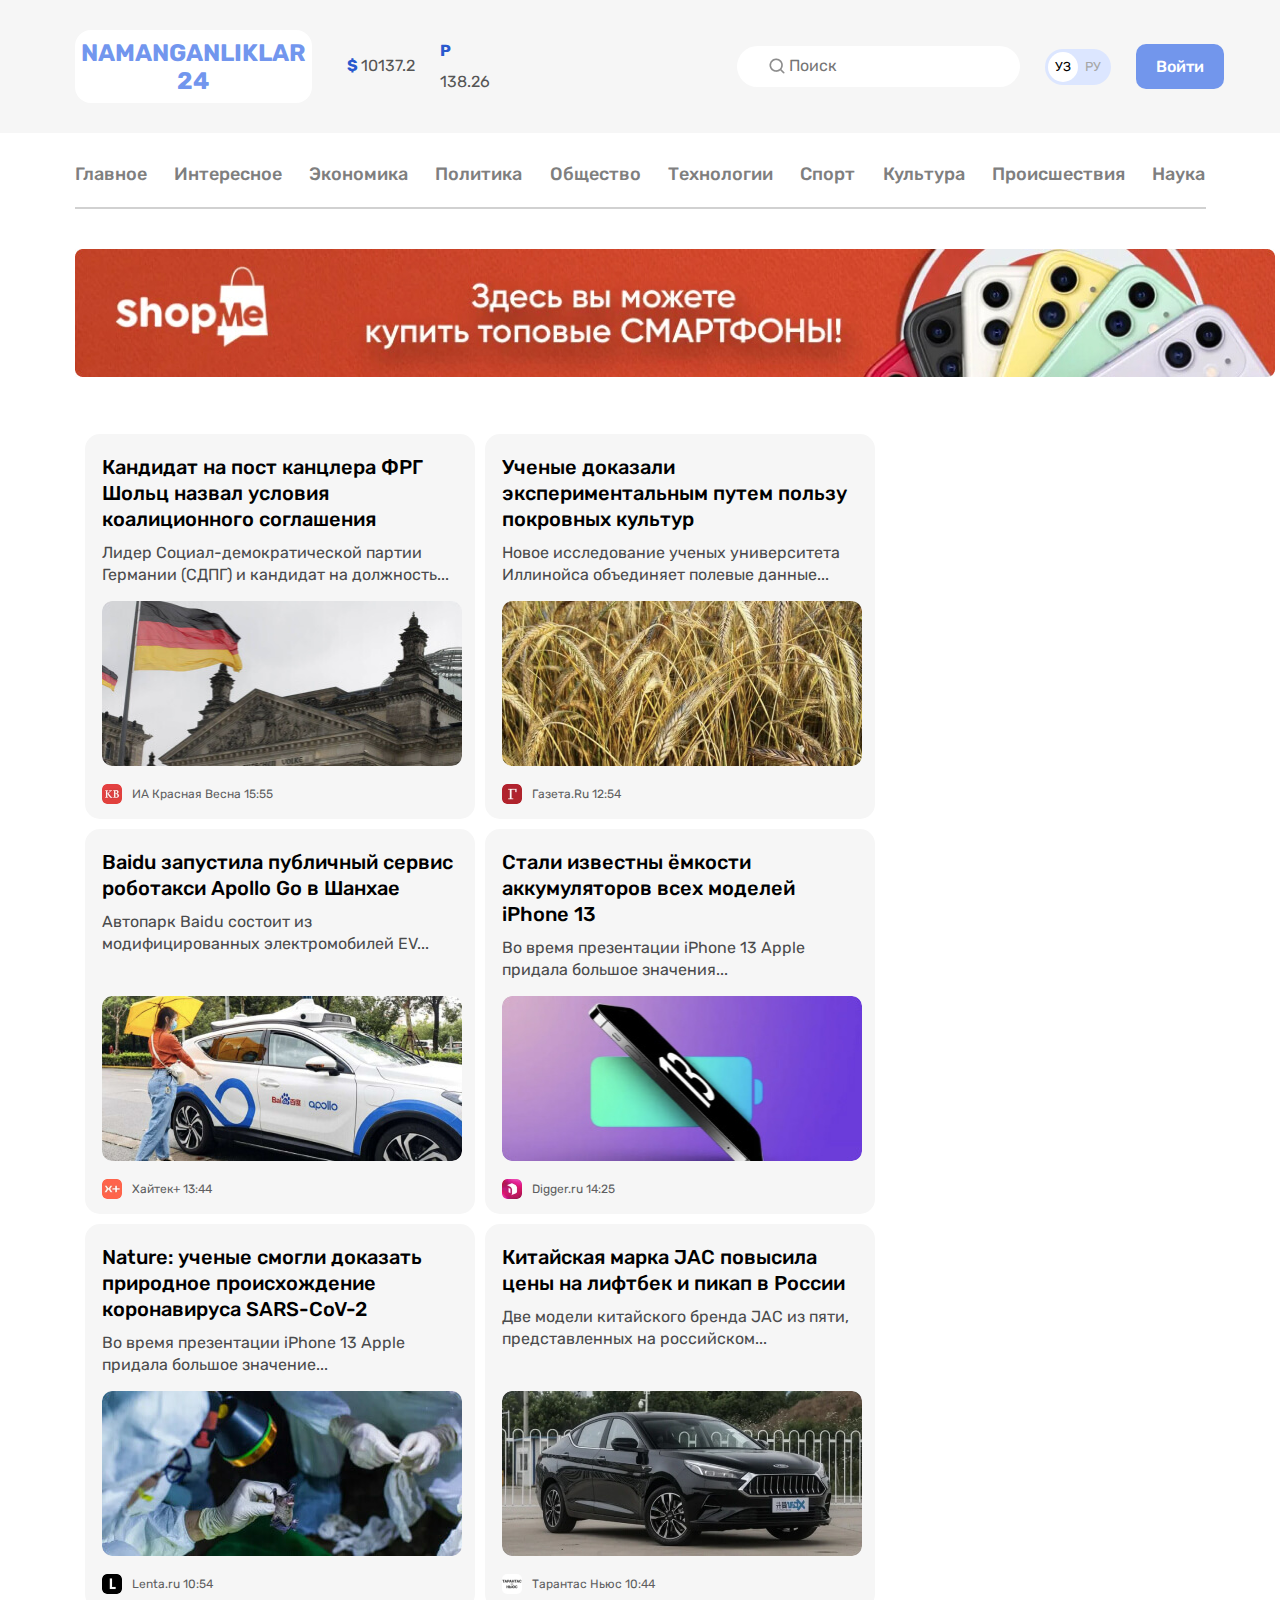
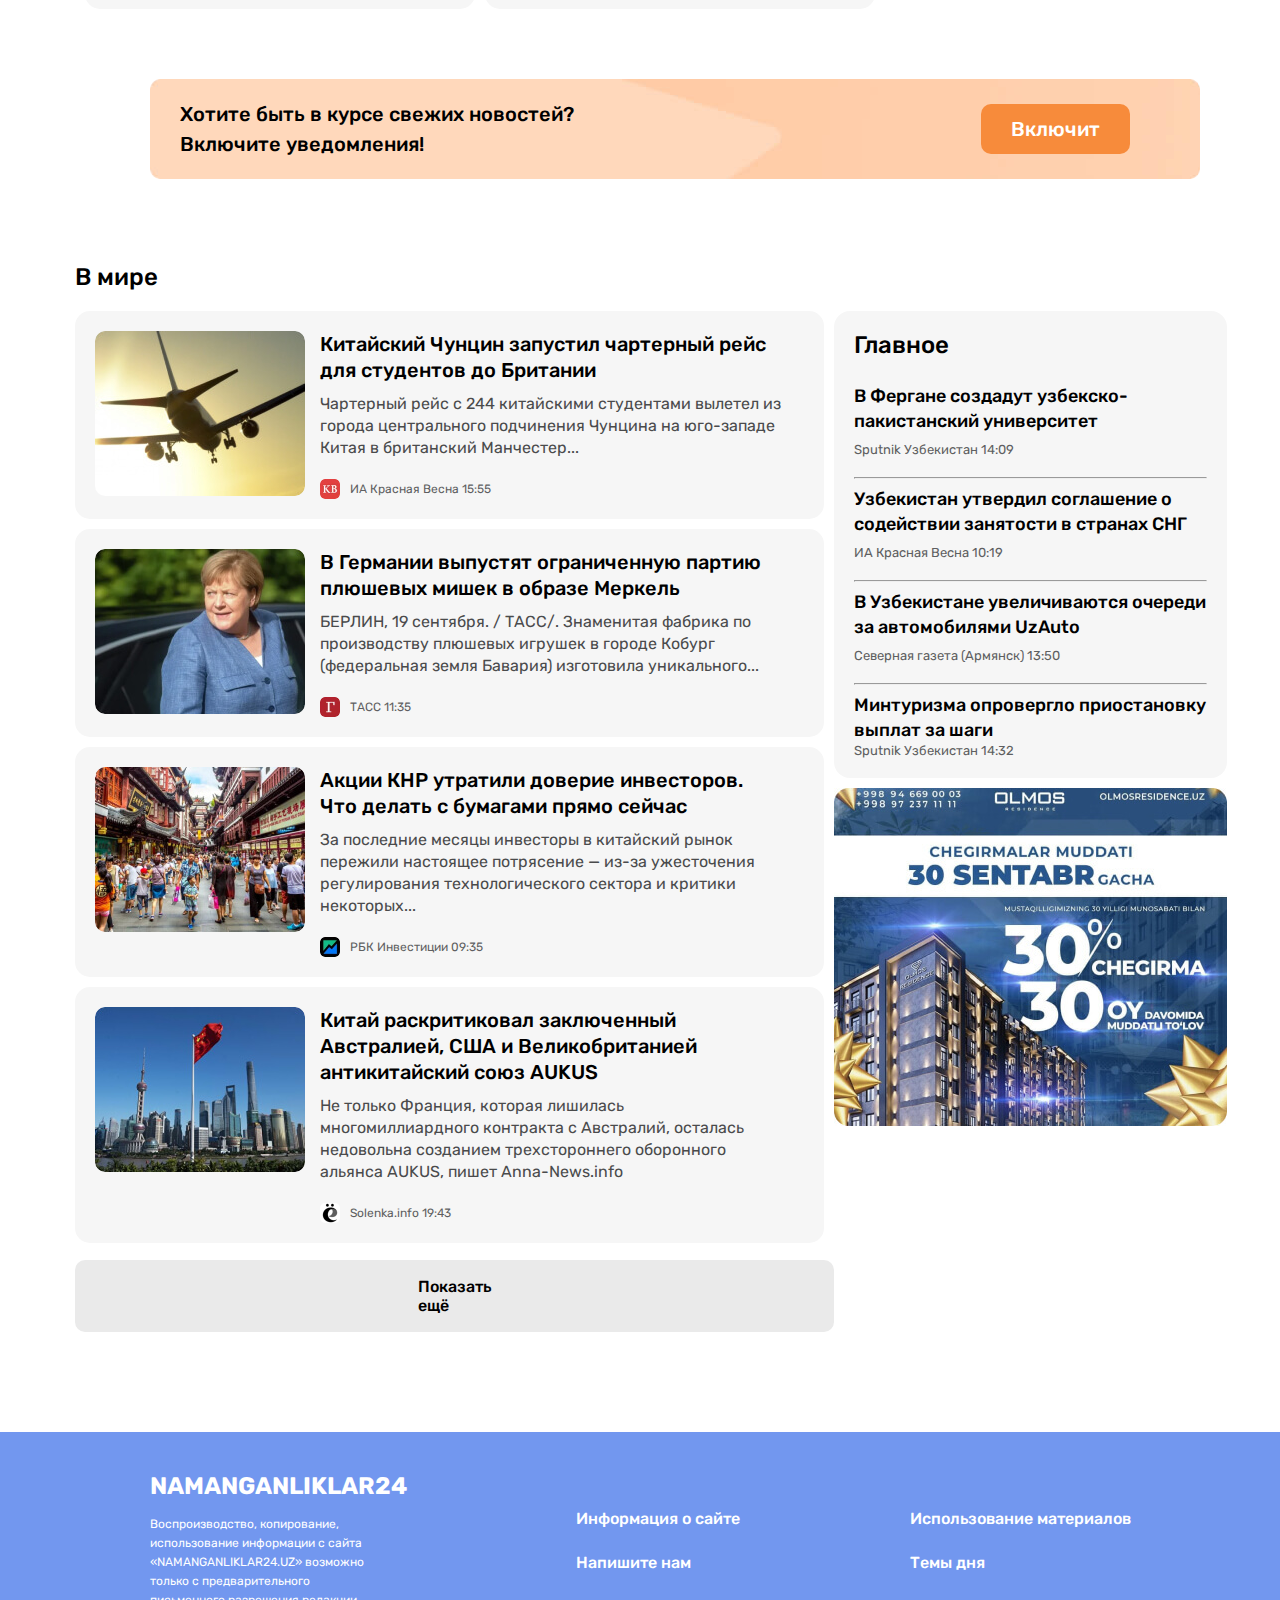
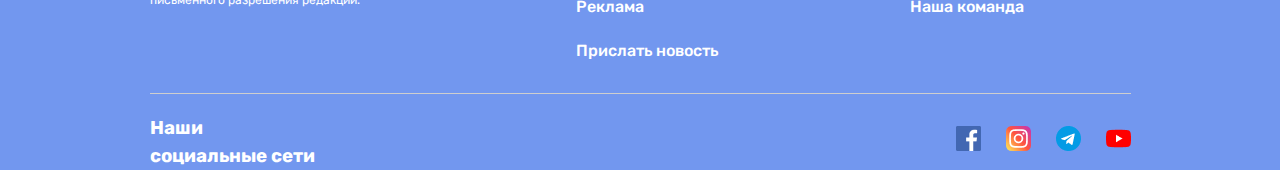
==== index.html @ 0d683bb3 "Add site new section and style" ====
<!DOCTYPE html>
<html lang="ru">
<head>
  <meta charset="UTF-8">
  <meta http-equiv="X-UA-Compatible" content="IE=edge">
  <meta name="viewport" content="width=device-width, initial-scale=1.0">
  <title>Namanganliklar24-Bosh sahifa</title>
<!-- GOOGLE FONTS -->
<link rel="preconnect" href="https://fonts.googleapis.com">
<link rel="preconnect" href="https://fonts.gstatic.com" crossorigin>
<link href="https://fonts.googleapis.com/css2?family=Rubik:wght@400;500;700&display=swap" rel="stylesheet">
  <!-- style -->
  <link rel="stylesheet" href="css/normalize.css">
  <link rel="stylesheet" href="css/style.css">
</head>
<body>

<main>
<section class="header">
<div class="container header-container">
      <a class="logo" href="index.html">NAMANGANLIKLAR 24</a>

    <ul class="curency">
      <li class="dollor">
        <span>$</span>10137.2</li>
      <li class="rubl">
        <span>Р</span> 138.26</li>
    </ul>
    <div class="search">
      <img class="search-img" src="img/search.png" alt="">
    <input class="search-input" type="text" placeholder="Поиск">
    </div>

    <div class="language">
    <a class="uz" href="#">УЗ</a>
    <a class="ru" href="#">РУ</a>
    </div>

    <a class="login-link" href="#">Войти</a>
</div>
</section>

<section class="menu">
<div class="container menu-container">
    <ul class="menu-list">
      <li class="menu-item"><a class="menu-link" href="#">Главное</a>
      </li>
      <li class="menu-item"><a class="menu-link" href="#">Интересное</a>
      </li>
      <li class="menu-item"><a class="menu-link" href="#">Экономика</a>
      </li>
      <li class="menu-item"><a class="menu-link" href="#">Политика</a>
      </li>
      <li class="menu-item"><a class="menu-link" href="#">Общество</a>
      </li>
      <li class="menu-item"><a class="menu-link" href="#">Технологии</a>
      </li>
      <li class="menu-item"><a class="menu-link" href="#">Спорт</a>
      </li>
      <li class="menu-item"><a class="menu-link" href="#">Культура</a>
      </li>
      <li class="menu-item"><a class="menu-link" href="#">Происшествия</a>
      </li>
      <li class="menu-item"><a class="menu-link" href="#">Наука</a>
      </li>
    </ul>
<hr class="menu-line">
<img class="menu-img" src="img/optimize 1.jpg" srcset="img/optimize1.jpg 1x, img/optimize1@2x.jpg 2x" width="1200" height="128px" alt="" >
</div>
</section>

<section class="top-news">
  <div class="container main-cards-container">
    <div class="card">
    <a class="card-heading" href="#">Кандидат на пост канцлера ФРГ Шольц назвал условия коалиционного соглашения</a>
    <p class="card-action">Лидер Социал-демократической партии Германии (СДПГ) и кандидат на должность...</p>
    <img class="card-img" src="img/card/card1.jpg" alt="" srcset="img/card/card1.jpg 1x, img/card/card1@2x.jpg 2x" width="359" height="165">
    <div class="card-source">
      <img class="card-logo" src="img/card/cardlogo1.jpg" alt="" width="20" height="20">
      <span class="card-logo-action">ИА Красная Весна 15:55</span>
    </div>
</div>

<div class="card">
  <a class="card-heading" href="#">Ученые доказали экспериментальным путем пользу покровных культур</a>
  <p class="card-action">Новое исследование ученых университета Иллинойса объединяет полевые данные... </p>
  <img class="card-img" src="img/card/card2.jpg" alt="" srcset="img/card/card2.jpg 1x, img/card/card2@2x.jpg 2x" width="359" height="165">
  <div class="card-source">
    <img class="card-logo" src="img/card/cardlogo2.jpg" alt="" width="20" height="20">
    <span class="card-logo-action">Газета.Ru 12:54</span>
  </div>
</div>

<div class="card">
  <a class="card-heading" href="#">Baidu запустила публичный сервис роботакси Apollo Go в Шанхае</a>
  <p class="card-action">Автопарк Baidu состоит из модифицированных электромобилей EV... </p>
  <img class="card-img" src="img/card/card3.jpg" alt="" srcset="img/card/card3.jpg 1x, img/card/card3@2x.jpg 2x" width="359" height="165">
  <div class="card-source">
    <img class="card-logo" src="img/card/cardlogo3.jpg" alt="" width="20" height="20">
    <span class="card-logo-action">Хайтек+ 13:44</span>
  </div>
</div>

<div class="card">
  <a class="card-heading" href="#">Стали известны ёмкости аккумуляторов всех моделей iPhone 13</a>
  <p class="card-action">Во время презентации iPhone 13 Apple придала большое значения...</p>
  <img class="card-img" src="img/card/card4.jpg" alt="" srcset="img/card/card4.jpg 1x, img/card/card4@2x.jpg 2x" width="359" height="165">
  <div class="card-source">
    <img class="card-logo" src="img/card/cardlogo4.jpg" alt="" width="20" height="20">
    <span class="card-logo-action">Digger.ru 14:25</span>
  </div>
</div>

<div class="card">
  <a class="card-heading" href="#">Nature: ученые смогли доказать природное происхождение коронавируса SARS-CoV-2</a>
  <p class="card-action">Во время презентации iPhone 13 Apple придала большое значение...</p>
  <img class="card-img" src="img/card/card5.jpg" alt="" srcset="img/card/card5.jpg 1x, img/card/card5@2x.jpg 2x" width="359" height="165">
  <div class="card-source">
    <img class="card-logo" src="img/card/cardlogo5.jpg" alt="" width="20" height="20">
    <span class="card-logo-action">Lenta.ru 10:54</span>
  </div>
</div>

<div class="card">
  <a class="card-heading" href="#">Китайская марка JAC повысила цены на лифтбек и пикап в России</a>
  <p class="card-action">Две модели китайского бренда JAC из пяти, представленных на российском...</p>
  <img class="card-img" src="img/card/card6.jpg" alt="" srcset="img/card/card6.jpg 1x, img/card/card6@2x.jpg 2x" width="359" height="165">
  <div class="card-source">
    <img class="card-logo" src="img/card/cardlogo6.jpg" alt="" width="20" height="20">
    <span class="card-logo-action">Тарантас Ньюс 10:44</span>
  </div>
</div>
</div>
</section>


<!-- NOTIFICATION SECTION -->
<section class="notification">
  <div class="container">
  <div class="notification-text">
    <h2 class="notification-heading">Хотите быть в курсе свежих новостей? <br>  Включите уведомления!
    </h2>
    <a class="link-notification" href="#" >Включит </a>
  </div>
</div>
</section>


<!-- WORLD NEWS section -->
<section class="world-news">
  <div class="container">
    <h2 class="global-news-heading">В мире</h2>
    <div class="layout-2-1">

<div class="global-news">



  <div class="new-list-container">

    <div class="news-list">
  <img class="news-list-img" src="img/vmir/mir1.jpg" alt="" srcset="img/vmir/mir1.jpg 1x, img/vmir/mir1@2x.jpg 2x" width="210" height="165">

<div class="news-list-action">
    <a class="news-list-heading" href="#">Китайский Чунцин запустил чартерный рейс для студентов до Британии</a>
    <p class="news-list-text">Чартерный рейс с 244 китайскими студентами вылетел из города центрального подчинения Чунцина на юго-западе Китая в британский Манчестер...</p>
    <div class="card-source">
      <img class="card-logo" src="img/card/cardlogo1.jpg" alt="" width="20" height="20">
      <span class="card-logo-action">ИА Красная Весна 15:55</span>
    </div>
</div>
  </div>


    <div class="news-list">
    <img class="news-list-img" src="img/vmir/mir2.jpg" alt="" srcset="img/vmir/mir2.jpg 1x, img/vmir/mir2@2x.jpg 2x" width="210" height="165">

    <div class="news-list-action">
    <a class="news-list-heading" href="#">В Германии выпустят ограниченную партию плюшевых мишек в образе Меркель</a>
    <p class="news-list-text">БЕРЛИН, 19 сентября. / ТАСС/. Знаменитая фабрика по производству плюшевых игрушек в городе Кобург (федеральная земля Бавария) изготовила уникального...</p>
    <div class="card-source">
      <img class="card-logo" src="img/card/cardlogo2.jpg" alt="" width="20" height="20">
      <span class="card-logo-action">ТАСС 11:35</span>
    </div>
    </div>
</div>



      <div class="news-list">
      <img class="news-list-img" src="img/vmir/mir3.jpg" alt="" srcset="img/vmir/mir3.jpg 1x, img/vmir/mir3@2x.jpg 2x" width="210" height="165">

      <div class="news-list-action">
      <a class="news-list-heading" href="#">Акции КНР утратили доверие инвесторов. Что делать с бумагами прямо сейчас</a>
      <p class="news-list-text">За последние месяцы инвесторы в китайский рынок пережили настоящее потрясение — из-за ужесточения регулирования технологического сектора и критики некоторых...</p>
      <div class="card-source">
        <img class="card-logo" src="img/vmir/mirlogo2.jpg" alt="" width="20" height="20">
        <span class="card-logo-action">РБК Инвестиции 09:35</span>
      </div>
      </div>
    </div>


      <div class="news-list">
        <img class="news-list-img" src="img/vmir/mir4.jpg" alt="" srcset="img/vmir/mir4.jpg 1x, img/vmir/mir4@2x.jpg 2x" width="210" height="165">

        <div class="news-list-action">
        <a class="news-list-heading" href="#">Китай раскритиковал заключенный Австралией, США и Великобританией антикитайский союз AUKUS</a>
        <p class="news-list-text">Не только Франция, которая лишилась многомиллиардного контракта с Австралий, осталась недовольна созданием трехстороннего оборонного альянса AUKUS, пишет Anna-News.info</p>
        <div class="card-source">
          <img class="card-logo" src="img/vmir/mirlogo1.jpg" alt="" width="20" height="20">
          <span class="card-logo-action">Solenka.info 19:43</span>
        </div>
      </div>
        </div>
</div>
<a class="global-news-link" href="#">Показать ещё </a>
</div>








<div class="site-layout">
<div class="site-layout-container">
  <h2 class="site-layout-link-heading">Главное</h2>

  <div class="site-layout-list">
  <a class="site-layout-link" href="#">В Фергане создадут узбекско-пакистанский университет</a>
  <p class="site-layout-link-source">Sputnik Узбекистан 14:09</p>
  <hr class="site-layout-link-line">
  </div>

  <div class="site-layout-list">
  <a class="site-layout-link" href="#">Узбекистан утвердил соглашение о содействии занятости в странах СНГ</a>
  <p class="site-layout-link-source">ИА Красная Весна 10:19</p>
  <hr class="site-layout-link-line">
  </div>

  <div class="site-layout-list">
    <a class="site-layout-link" href="#">В Узбекистане увеличиваются очереди за автомобилями UzAuto</a>
    <p class="site-layout-link-source">Северная газета (Армянск) 13:50</p>
    <hr class="site-layout-link-line">
    </div>

    <div class="site-layout-list">
      <a class="site-layout-link" href="#">Минтуризма опровергло приостановку выплат за шаги</a>
      <p class="site-layout-link-source">Sputnik Узбекистан 14:32</p>
      </div>

</div>
<img class="site-layout-link-img" src="img/sale.jpg" alt="" srcset="img/sale.jpg 1x, img/sale@2.jpg 2x" width="393" height="338">



</div>

</div>

</div>
</section>



<!-- FOOTER SECTION -->
<footer class="footer">
  <div class="container">

    <div class="footer-container">

      <div class="footer-action">
        <h2 class="footerlogo">NAMANGANLIKLAR24</h2>
        <p class="footer-action-text">Воспроизводство, копирование, использование информации с сайта «NAMANGANLIKLAR24.UZ» возможно только с предварительного письменного разрешения редакции.
        </p>
      </div>

      <div class="footer-list-link">
        <ul class="footer-list">
          <li class="footer-item"><a class="footer-link" href="#">Информация о сайте</a></li>
          <li class="footer-item"><a class="footer-link" href="#">Напишите нам</a></li>
          <li class="footer-item"><a class="footer-link" href="#">Реклама</a></li>
          <li class="footer-item"><a class="footer-link" href="#">Прислать новость</a></li>
        </ul>
      </div>

      <div class="footer-list-link">
        <ul class="footer-list">
          <li class="footer-item"><a class="footer-link" href="#">Использование материалов</a></li>
          <li class="footer-item"><a class="footer-link" href="#">Темы дня</a></li>
          <li class="footer-item"><a class="footer-link" href="#">Наша команда</a></li>
        </ul>
      </div>
    </div>
    <hr class="footer-line">

    <div class="footer-bottom">
<h3 class="footer-title">Наши <br>социальные сети</h3>

<ul class="footer-social">

  <li class="footer-social-item">
    <a class="footer-social-link" href="#">
      <img class="footer-social-img" src="img/free-icon-facebook-1384053 1.png" alt="">
    </a>
  </li>

  <li class="footer-social-item">
    <a class="footer-social-link" href="#">
      <img class="footer-social-img" src="img/free-icon-instagram-2111463 1.png" alt="">
    </a>
  </li>

  <li class="footer-social-item">
    <a class="footer-social-link" href="#">
      <img class="footer-social-img" src="img/free-icon-telegram-2111646 1.png" alt="">
    </a>
  </li>

  <li class="footer-social-item">
    <a class="footer-social-link" href="#">
      <img class="footer-social-img" src="img/free-icon-youtube-1384060 1.png" alt="">
    </a>
  </li>

</ul>


    </div>
  </div>

</footer>







</main>
</body>
</html>
---- css/style.css ----
/* GLOBAL */
*{
    box-sizing: border-box;
    }


*:focus{
outline: 2px dashed #7296ec;
outline-offset: 4px;
}


body{
  font-family: "Rubik", sans-serif;
  margin: 0;
  padding: 0;
font-size: 16px;
line-height: 1.5;
}

a, li{
  text-decoration:none;
  list-style: none;
}

.container{
width: 100%;
max-width: 1440px;
padding-right: 74.5px;
padding-left: 74.5px;
margin-right: auto;
margin-left: auto;
}

/* header */

.header{
  padding-bottom: 30px;
  padding-top: 30px;
  background-color: #F6F6F6;
}

.header-container{
  display: flex;
  justify-content: space-between;
  align-items: center;
}

.logo{
text-align: center;
color:#7296EE;
background-color: #fff;
padding: 9px 6px 8px;
margin-right: 35px;
border-radius: 16px;
line-height: 28px;
font-size: 24px;
font-weight: 700;
}

.curency{
  display: flex;
  justify-content: space-between;
  align-items: center;
  line-height: 1.9;
  font-weight: 400;
  margin: 0;
  padding: 0;
  color: #555;
margin-right: 247px;
}

.curency span{
  font-weight: 700;
  color:#2959CE;
  margin-right: 3px;
}

.dollor{
margin-right: 25px;
}

.search{
  display: flex;
  align-items:center;
  justify-content: space-between;
color: #8D8D8D;
background-color:#fff;
border-radius: 60px;
margin-right: 25px;
padding: 10px;
}

.search-img{
  margin-left: 20px;
}

.search-input{
  border:none;
  outline-style: none;
}

.language{
  display: flex;
  padding: 3px;
  font-size: 13px;
  font-weight: 400;
  line-height: 30px;
  text-align: center  ;
  background-color:#dcE6ff;
  border-radius:39px;
}

.uz{
  width: 30px;
  height: 30px;
  color: #000;
  background-color: #fff;
  border-radius: 50%;
}

.ru{
  width: 30px;
  height: 30px;
  color: #a6a6a6;
  border-radius: 50%;
}

.login-link{
  background-color: #7296EC;
  color: #fff;
  font-weight: 500;
  line-height: 19px;
  border-radius: 10px;
  padding: 13px 20px;
  margin-left: 25px;
}

.login-link:hover{
  opacity: 0.8;
}


/* MENU SECTION */

.menu{
  margin-top: 30px;
}


.menu-list{
  display: flex;
  justify-content: space-between;
  align-items: center;
  margin: 0;
  padding: 0;
}

.menu-link{
  font-weight: 500;
  font-size: 18px;
  line-height: 21px;
  color: #7F7F7F;
}

.menu-link:hover{
  color: #7296ec;
}

.menu-line{
  margin: 0;
  margin-top: 20px;
  margin-bottom: 40px;
  border: 1px solid #D1D1D1;
}

/* CARDS SECTION */

.top-news{
  margin-top:50px ;
}

.main-cards-container{
  display: flex;
  flex-wrap: wrap;
}

.card{
  display: flex;
  flex-direction: column;
  background-color: #F6F6F6;
border-radius: 15px;
padding: 20px 17px 15px;
margin: 0;
width: 390px;
margin-left: 10px;
margin-bottom: 10px;
}

.card-heading{
font-weight: 500;
font-size: 20px;
line-height: 26px;
color: #000;
}

.card-heading:hover{
  color:#7296ec
}

.card-action{
margin: 0;
margin-top: 10px;
margin-bottom: 15px;
padding: 0;
font-weight: 400;
font-size: 16px;
line-height: 22px;
color: #4A4B4C;
}

.card-img{
  display: block;
  margin-top: auto;
  width: 360px;
  height: 165px;
  margin-bottom: 18px;
  border-radius: 10px;
  object-fit: cover;
}

.card-source{
  display: flex;
  align-items: center;
}

.card-logo{
  border-radius: 5px;
  margin-right: 10px;
}

.card-logo-action{
font-weight: 400;
font-size: 12px;
line-height: 1.4;
color: #5e5f61;
}


/* NOTIFICATION SECTION  */

.notification-text{
  display: flex;
  justify-content: space-between;
  align-items:center;
  background-image: url(../img/background.jpg);
  width: 1050px;
  height: 100px;
  background-repeat: no-repeat;
  background-size: cover;
  background-position: center center;
  padding: 25px 70px 25px 30px;
  margin: 60px 75px 84px;
  border-radius:10px;
}


.notification-heading{
  margin: 0;
  font-weight: 500;
  font-size: 20px;
  color: #000;
}

.link-notification{
  background-color: #F78B3B;
  color: #fff;
  padding: 13px 30px;
  border-radius: 10px;
font-weight: 500;
font-size: 20px;
line-height: 24px;
}

.link-notification:hover{
  opacity: 0.8;
}

/* WORLD NEWS SECTION */

.layout-2-1{
  margin-right: 10px;
  display: flex;
  align-items: flex-start;
}


.global-news-heading{
  font-weight: 500;
  font-size: 24px;
  line-height: 28px;
  margin: 0;
  margin-bottom: 20px;
}

.new-list-container{
  display: flex;
  flex-direction: column;
  margin-right: 10px;
}

.news-list{
  display: flex;
  padding: 20px;
margin: 0;
border-radius: 15px;
  background-color:#f6f6f6;
}

.news-list:not(:last-child){
  margin-bottom: 10px;
}

.news-list-img{
  border-radius: 10px;
width: 210px;
height: 165px;
margin: 0;
margin-right: 15px;
padding: 0;
object-fit: cover;
}

.news-list-action{
display: flex;
flex-direction: column;
margin: 0;
}

.news-list-heading{
  font-weight: 500;
  font-size: 20px;
  line-height: 26px;
  color: #000;
  margin: 0;
  margin-right: 20px;
  margin-bottom: 10px;
}

.news-list-heading:hover{
  color:#7296ec;
  }

.news-list-text{
  margin: 0;
  margin-right: 20px;
  margin-bottom: 20px;
  font-weight: 400;
font-size: 16px;
line-height: 22px;
color: #4a4b4c;
}

.global-news-link{
  display: flex;
background-color: #eaeaea;
border-radius: 10px;
font-weight: 500;
font-size: 16px;
line-height: 19px;
color: #000;
padding:17px 343px ;
margin-top: 17px;
}

/* layout2-2 */

.site-layout{
  margin-bottom: 10px;
}

.site-layout-container{
  padding: 20px;
  background-color: #f6f6f6;
  border-radius: 16px;
}

.site-layout-link-heading{
font-weight: 500;
font-size: 24px;
line-height: 28px;
color: #000;
margin: 0;
margin-bottom: 25px;
}

.site-layout-link{
font-weight: 500;
font-size: 18px;
line-height: 24px;
color: #000;
}

.site-layout-link:hover{
  color:#7296ec;
}

.site-layout-link-source{
font-weight: 400;
font-size: 13px;
line-height: 15px;
color: #5e5f61;
margin: 0;
padding: 0;
}

.site-layout-link-source:not(:last-child){
  margin-top: 8px;
  margin-bottom: 20px;
}

.site-layout-link-line:not(:last-child){
  margin: 0;
  margin-bottom: 20px;
}

.site-layout-link-img{
  margin-top: 10px;
}

/* FOOTER SECTION */
.footer{
  background-color: #7297ef;
  margin-top: 100px;
  color: #fff;
}

.footer-container{
  display: flex;
  justify-content: space-between;
  padding-top: 40px;
  margin: 0 75px 0;
}

.footerlogo{
font-weight: 700;
font-size: 24px;
line-height: 28px;
margin: 0;
margin-bottom: 15px;
}

.footer-action-text{
  width: 229px;
font-weight: 400;
font-size: 12px;
line-height: 19px;
padding: 0;
margin: 0;
}

.footer-link{
font-weight: 500;
font-size: 16px;
line-height: 19px;
color: #fff;
}

.footer-link:hover{
color: #2959ce;
}

.footer-list-link{
margin-top: 35px;
}

.footer-list{
margin: 0;
padding: 0;
}

.footer-item:not(:last-child){
  margin-bottom: 20px;
}

.footer-line{
  margin: 30px 75px 20px;
  height: 1px;
  background-color: #cecece;
  border:none;
}

.footer-bottom{
  display: flex;
  justify-content: space-between;
  align-items:center;
margin: 0 75px;
}

.footer-title{
  margin: 0;
}

.footer-social{
  display: flex;
  margin: 0;
  padding: 0;
}

.footer-social-item:not(:last-child){
  margin-right: 25px;
}
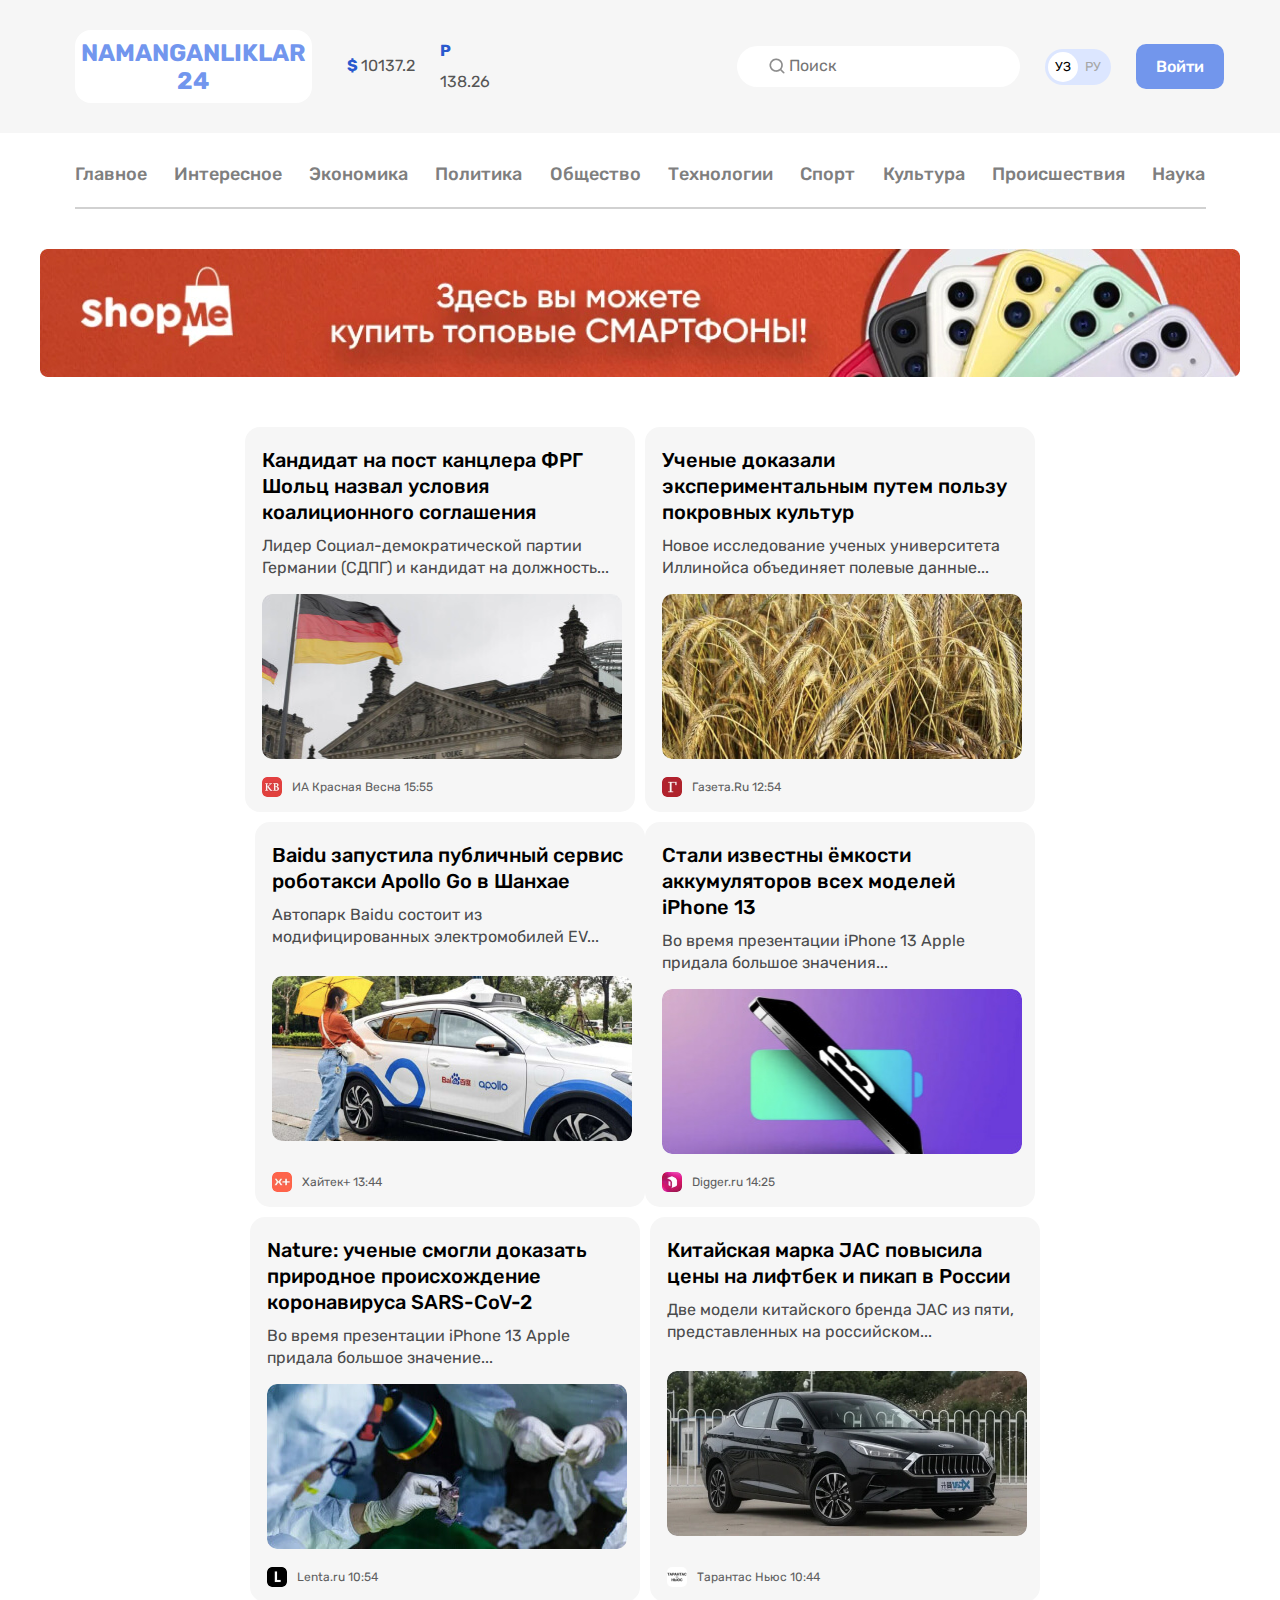
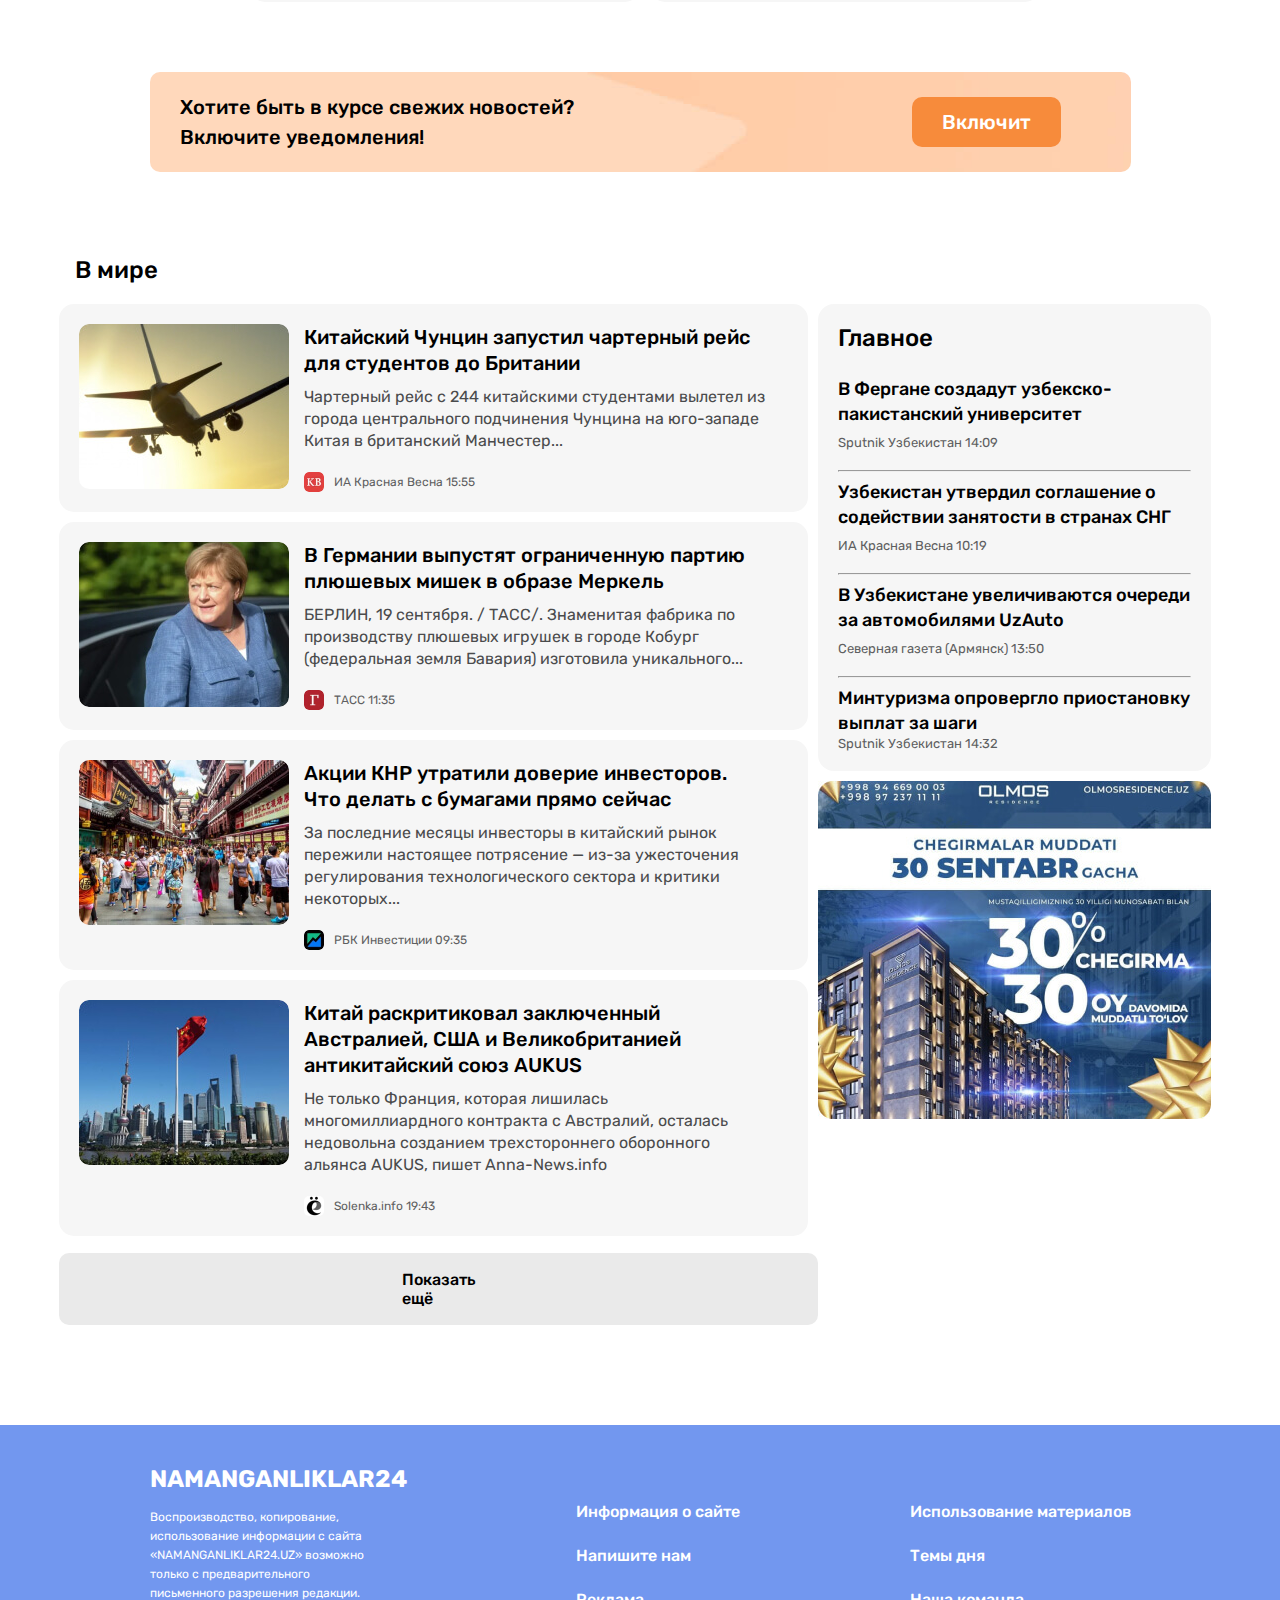
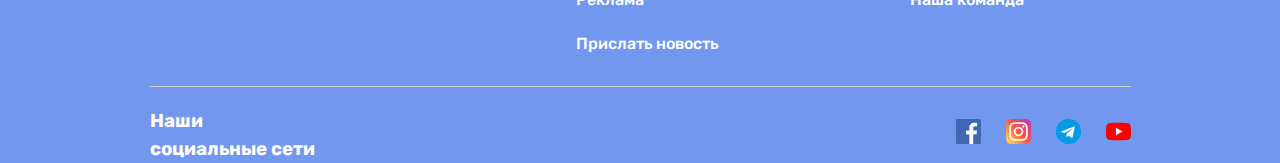
==== commit b0a38820: "add new page, image and style" ====
--- a/index.html
+++ b/index.html
@@ -45,7 +45,7 @@
     <ul class="menu-list">
       <li class="menu-item"><a class="menu-link" href="#">Главное</a>
       </li>
-      <li class="menu-item"><a class="menu-link" href="#">Интересное</a>
+      <li class="menu-item"><a class="menu-link" href="list/index.html">Интересное</a>
       </li>
       <li class="menu-item"><a class="menu-link" href="#">Экономика</a>
       </li>
@@ -71,7 +71,8 @@
 
 <section class="top-news">
   <div class="container main-cards-container">
-    <div class="card">
+
+    <div class="card card1">
     <a class="card-heading" href="#">Кандидат на пост канцлера ФРГ Шольц назвал условия коалиционного соглашения</a>
     <p class="card-action">Лидер Социал-демократической партии Германии (СДПГ) и кандидат на должность...</p>
     <img class="card-img" src="img/card/card1.jpg" alt="" srcset="img/card/card1.jpg 1x, img/card/card1@2x.jpg 2x" width="359" height="165">
@@ -101,7 +102,7 @@
   </div>
 </div>
 
-<div class="card">
+<div class="card card4">
   <a class="card-heading" href="#">Стали известны ёмкости аккумуляторов всех моделей iPhone 13</a>
   <p class="card-action">Во время презентации iPhone 13 Apple придала большое значения...</p>
   <img class="card-img" src="img/card/card4.jpg" alt="" srcset="img/card/card4.jpg 1x, img/card/card4@2x.jpg 2x" width="359" height="165">
@@ -136,7 +137,7 @@
 
 <!-- NOTIFICATION SECTION -->
 <section class="notification">
-  <div class="container">
+  <div class="container notification-container">
   <div class="notification-text">
     <h2 class="notification-heading">Хотите быть в курсе свежих новостей? <br>  Включите уведомления!
     </h2>
@@ -148,7 +149,7 @@
 
 <!-- WORLD NEWS section -->
 <section class="world-news">
-  <div class="container">
+  <div class="container world-news-container">
     <h2 class="global-news-heading">В мире</h2>
     <div class="layout-2-1">
 
@@ -280,7 +281,7 @@
       <div class="footer-list-link">
         <ul class="footer-list">
           <li class="footer-item"><a class="footer-link" href="#">Информация о сайте</a></li>
-          <li class="footer-item"><a class="footer-link" href="#">Напишите нам</a></li>
+          <li class="footer-item"><a class="footer-link" href="contact/index.html">Напишите нам</a></li>
           <li class="footer-item"><a class="footer-link" href="#">Реклама</a></li>
           <li class="footer-item"><a class="footer-link" href="#">Прислать новость</a></li>
         </ul>
--- a/css/style.css
+++ b/css/style.css
@@ -147,8 +147,14 @@
   margin-top: 30px;
 }
 
+.menu-container{
+  display: flex;
+  flex-wrap: wrap;
+  justify-content: center;
+}
 
 .menu-list{
+  width: 100%;
   display: flex;
   justify-content: space-between;
   align-items: center;
@@ -168,6 +174,7 @@
 }
 
 .menu-line{
+  width: 100%;
   margin: 0;
   margin-top: 20px;
   margin-bottom: 40px;
@@ -183,6 +190,7 @@
 .main-cards-container{
   display: flex;
   flex-wrap: wrap;
+  justify-content: center;
 }
 
 .card{
@@ -192,9 +200,13 @@
 border-radius: 15px;
 padding: 20px 17px 15px;
 margin: 0;
+margin-left: 10px;
 width: 390px;
-margin-left: 10px;
 margin-bottom: 10px;
+}
+
+.card1, .card4{
+  margin-left: 0;
 }
 
 .card-heading{
@@ -232,6 +244,7 @@
 .card-source{
   display: flex;
   align-items: center;
+  margin-top: auto;
 }
 
 .card-logo{
@@ -248,6 +261,11 @@
 
 
 /* NOTIFICATION SECTION  */
+
+.notification-container{
+  display: flex;
+  justify-content: center;
+}
 
 .notification-text{
   display: flex;
@@ -288,10 +306,12 @@
 
 /* WORLD NEWS SECTION */
 
+
 .layout-2-1{
   margin-right: 10px;
   display: flex;
   align-items: flex-start;
+  justify-content: center;
 }
 
 
@@ -510,3 +530,125 @@
 .footer-social-item:not(:last-child){
   margin-right: 25px;
 }
+
+
+
+/* ARTICLE PAGE STYLE */
+
+.article-img{
+  width:797px;
+  height:330px;
+}
+
+.article-action{
+  font-size: 14px;
+  line-height: 17px;
+}
+
+.article-heading{
+  margin-top: 30px;
+font-weight: 500;
+font-size: 26px;
+line-height: 36px;
+}
+
+.article-box{
+  margin-top: 25px;
+}
+
+.article-text{
+font-weight: 400;
+font-size: 20px;
+line-height: 30px;
+margin: 0;
+}
+
+.article-text:not(:last-child){
+  margin-bottom: 24px;
+}
+
+.article-line{
+  margin-top: 50px;
+  margin-bottom: 60px;
+}
+
+.article-cards{
+  display: flex;
+}
+
+.article-card{
+height: 207px;
+}
+
+.article-card:nth-child(1){
+  margin-left: 0;
+}
+
+/* CONTACT SECTION */
+
+.contact-heading{
+  margin: 0;
+  margin-bottom: 20px;
+  padding: 0;
+  font-weight: 500;
+  font-size: 24px;
+  line-height: 28px;
+}
+
+.contact-input{
+width: 341px;
+height: 55px;
+  background-color:#fff;
+  border-radius: 10px;
+  border: 1px solid rgba(0, 0, 0, 0.2);
+  opacity: 0.5;
+  padding: 18px 0 18px 20px   ;
+}
+
+.contact-input:nth-child(1){
+  margin-right: 10px;
+}
+
+.contact-email{
+width: 696px;
+margin: 10px 0;
+}
+
+.textarea{
+  width: 696px;
+  height: 180px;
+  margin-bottom: 20px;
+}
+
+
+.btn{
+  display: flex;
+  justify-content: end;
+}
+.sub{
+  margin: 0;
+margin-top: 20px;
+}
+
+.contact-container{
+  width: 494px;
+}
+
+.contact-layout-heading{
+  margin: 0;
+  margin-top: 20px;
+font-weight: 500;
+font-size: 20px;
+line-height: 24px;
+}
+
+.contact-layout-source{
+font-weight: 400;
+font-size: 16px;
+line-height: 19px;
+}
+
+.contact-line{
+  margin-top: 20px;
+  margin-bottom: 20px;
+}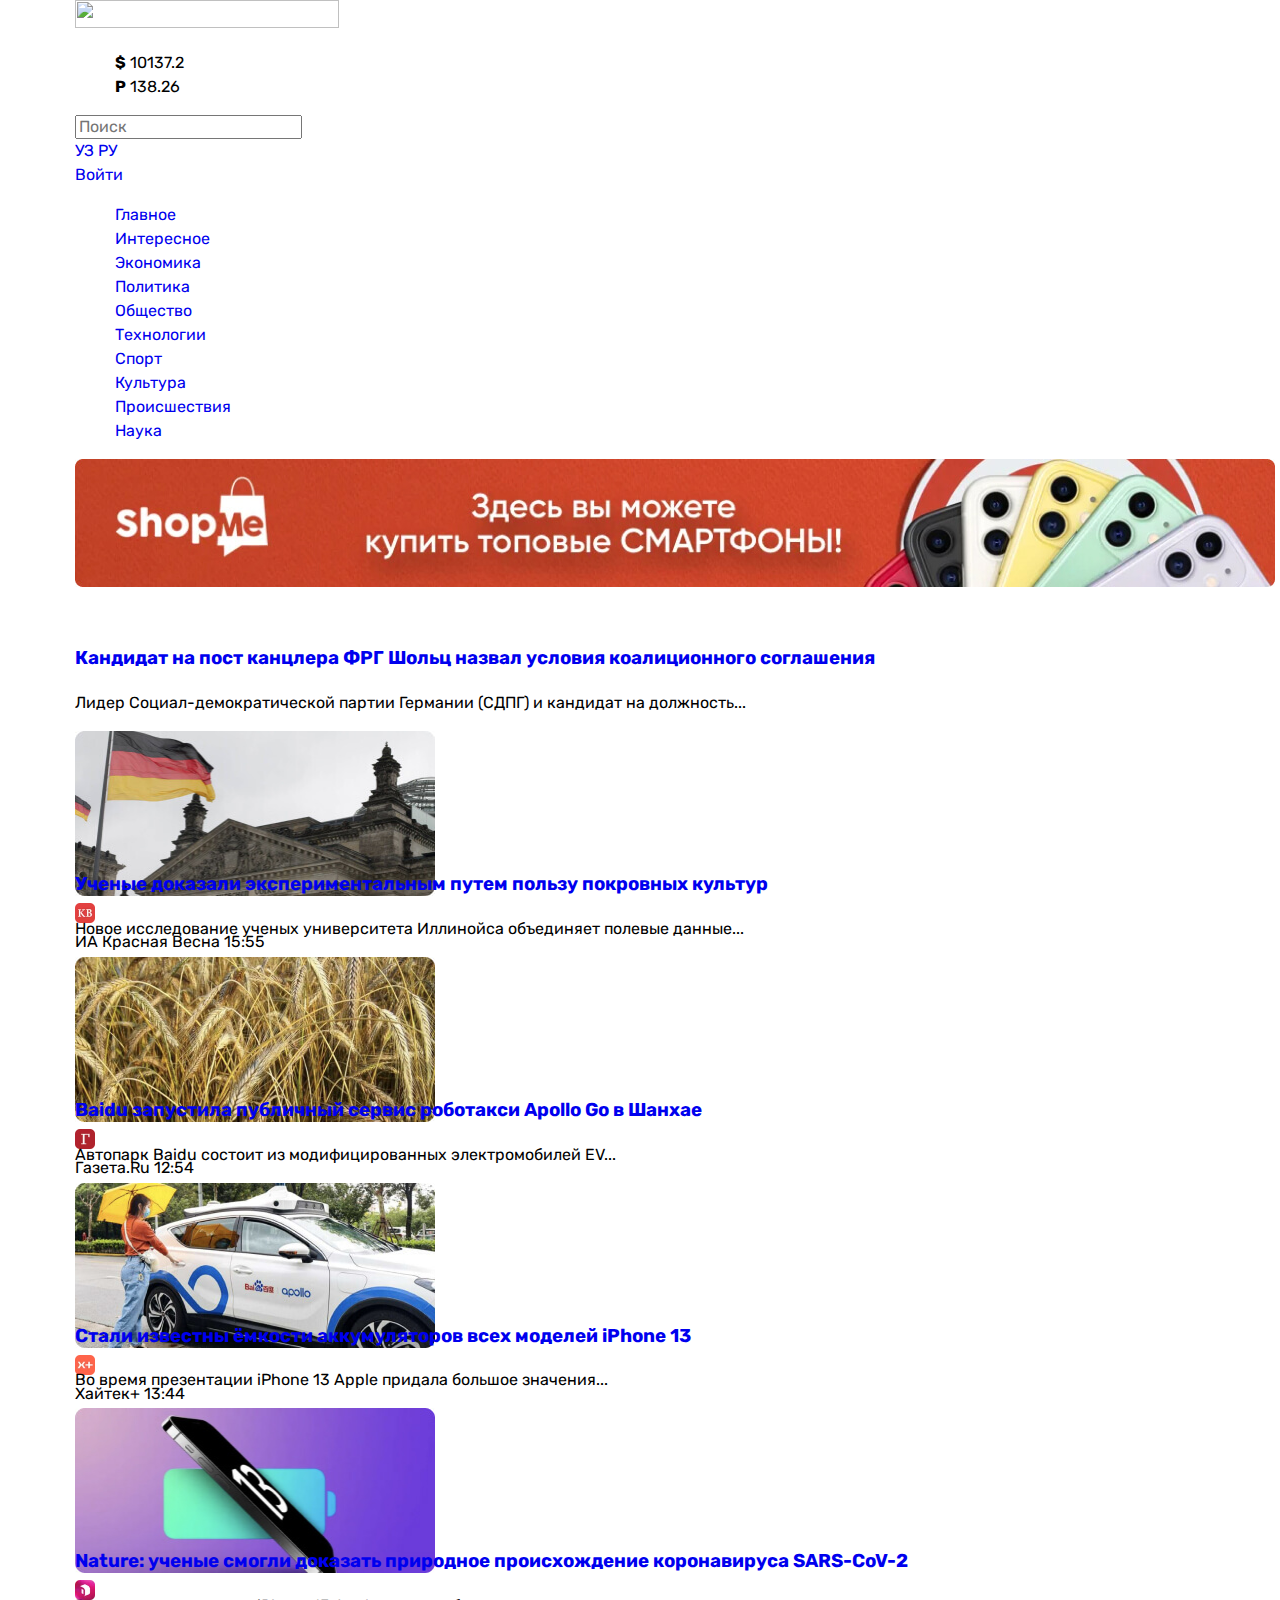
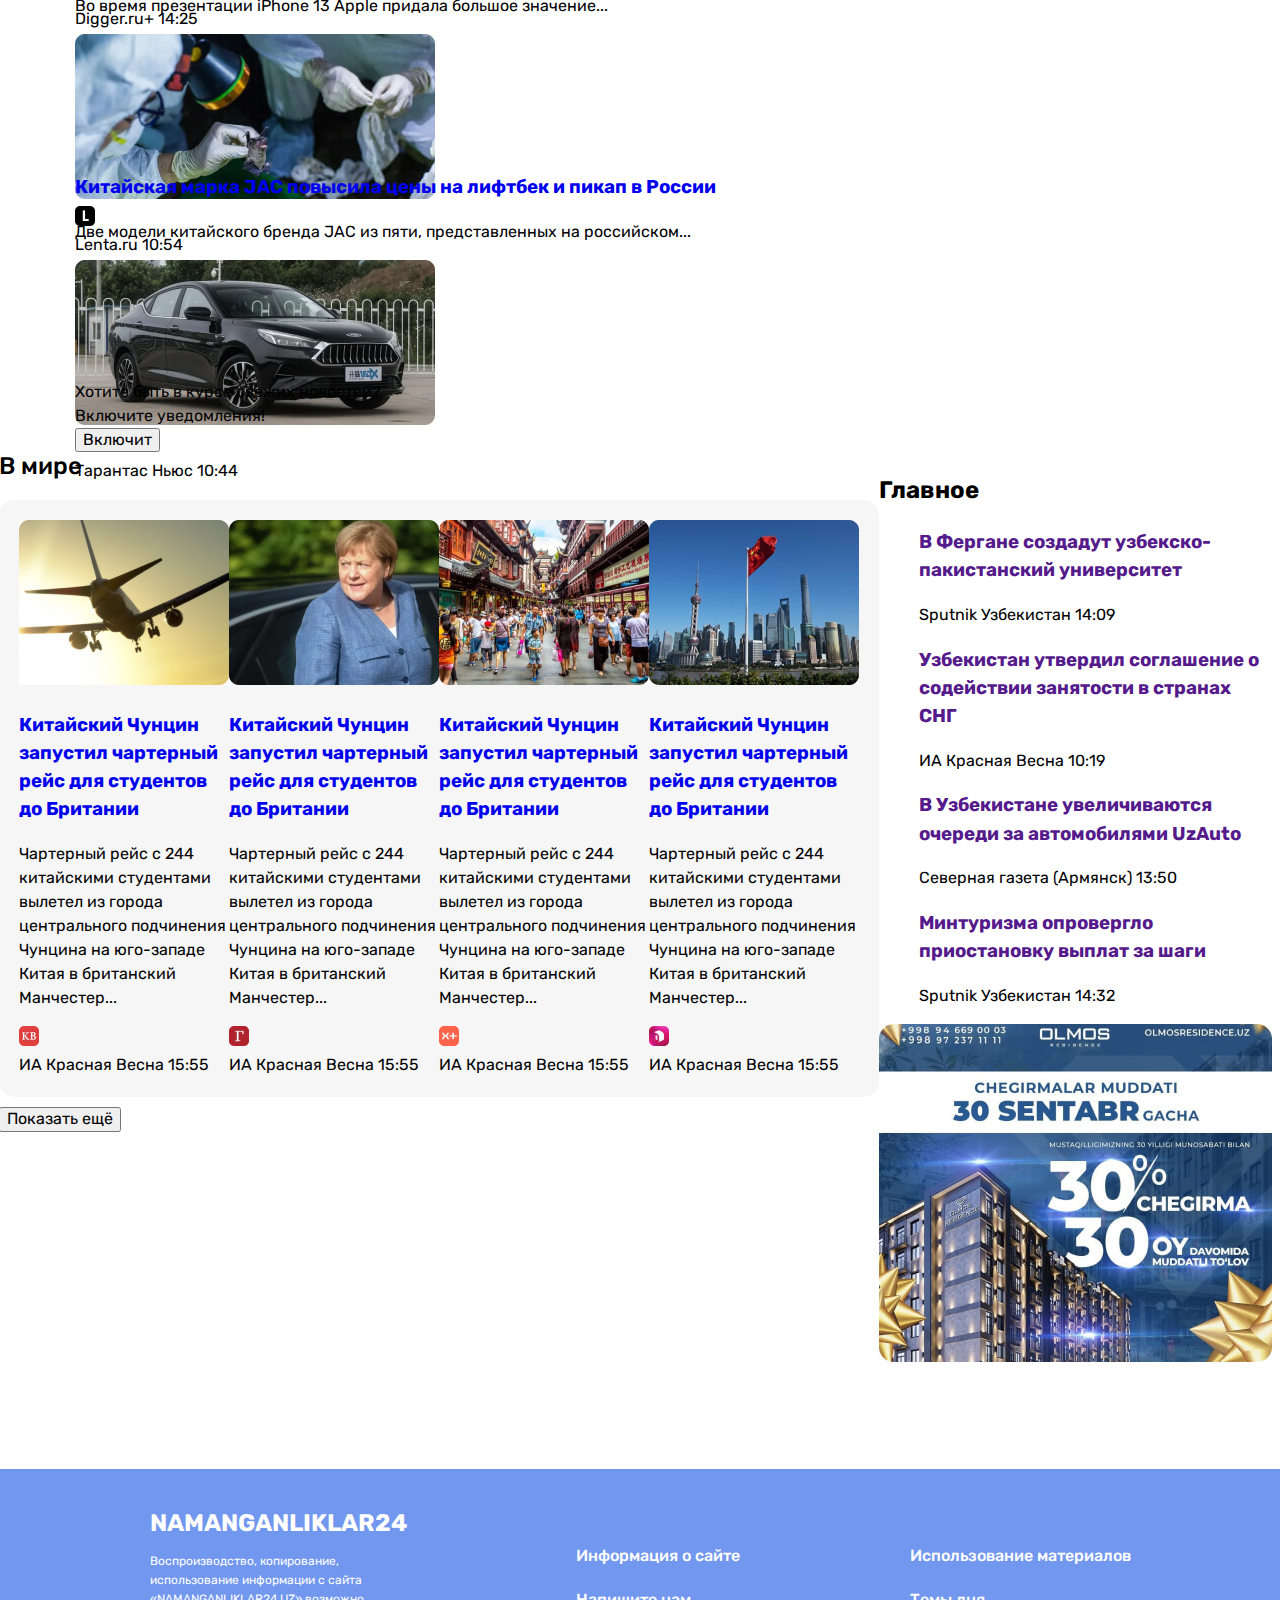
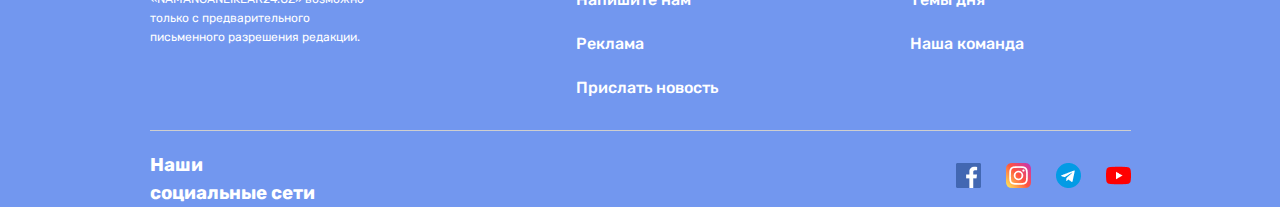
==== commit bae9599b: "added style" ====
--- a/index.html
+++ b/index.html
@@ -4,7 +4,7 @@
   <meta charset="UTF-8">
   <meta http-equiv="X-UA-Compatible" content="IE=edge">
   <meta name="viewport" content="width=device-width, initial-scale=1.0">
-  <title>Namanganliklar24-Bosh sahifa</title>
+  <title>N24-Bosh sahifa</title>
 <!-- GOOGLE FONTS -->
 <link rel="preconnect" href="https://fonts.googleapis.com">
 <link rel="preconnect" href="https://fonts.gstatic.com" crossorigin>
@@ -15,254 +15,333 @@
 </head>
 <body>
 
-<main>
-<section class="header">
-<div class="container header-container">
-      <a class="logo" href="index.html">NAMANGANLIKLAR 24</a>
-
-    <ul class="curency">
-      <li class="dollor">
-        <span>$</span>10137.2</li>
-      <li class="rubl">
-        <span>Р</span> 138.26</li>
+  <!-- SITE HEADER -->
+<section class="site-header">
+
+<!-- SITE HEADER TOP -->
+  <div class="site-header-top">
+<div class="container site-header-top-container">
+  <!-- LOGO -->
+  <a class="site-header-logo" href="index.html">
+    <img class="site-header-logo-img" src="img/logo.svg" alt="" width="264" height="28">
+  </a>
+
+  <!-- CARENCY RATES -->
+<ul class="currency-retes">
+  <li class="currency-retes-item">
+    <b class="currency-retes-type">$</b>
+    <span class="currency-retes-value">10137.2</span>
+  </li>
+  <li class="currency-retes-item">
+    <b class="currency-retes-type">Р</b>
+    <span class="currency-retes-value">138.26</span>
+  </li>
+</ul>
+
+<!-- GLOBAL SEARCH FORM -->
+<form class="global-search-form"  action="https://echo.htmlacademy.ru" method="GET">
+<!-- <img class="global-search-form-img" src="img/search.png" alt=""> -->
+<input class="global-search-form-input" type="search" name="search" placeholder="Поиск" aria-label="Поиск" required>
+</form>
+
+<!-- LANGUAGE -->
+<div class="lang-toggle">
+<a class="lang-toggle-link lang-toggle-link-active" href="index.html">УЗ</a>
+<a class="lang-toggle-link" href="index.html/ru">РУ</a>
+</div>
+
+<!-- SITE HEADER AUTH -->
+<a class="button button-primary" href="#">Войти</a>
+</div>
+  </div>
+
+  <!-- NAVBAR -->
+
+<div class="container sitenav-container">
+  <nav class="sitenav">
+    <ul class="sitenav-list">
+      <li class="sitenav-item"><a class="sitenav-link" href="#">Главное</a>
+      </li>
+      <li class="sitenav-item"><a class="sitenav-link" href="list/index.html">Интересное</a>
+      </li>
+      <li class="sitenav-item"><a class="sitenav-link" href="#">Экономика</a>
+      </li>
+      <li class="sitenav-item"><a class="sitenav-link" href="#">Политика</a>
+      </li>
+      <li class="sitenav-item"><a class="sitenav-link" href="#">Общество</a>
+      </li>
+      <li class="sitenav-item"><a class="sitenav-link" href="#">Технологии</a>
+      </li>
+      <li class="sitenav-item"><a class="sitenav-link" href="#">Спорт</a>
+      </li>
+      <li class="sitenav-item"><a class="sitenav-link" href="#">Культура</a>
+      </li>
+      <li class="sitenav-item"><a class="sitenav-link" href="#">Происшествия</a>
+      </li>
+      <li class="sitenav-item"><a class="sitenav-link" href="#">Наука</a>
+      </li>
     </ul>
-    <div class="search">
-      <img class="search-img" src="img/search.png" alt="">
-    <input class="search-input" type="text" placeholder="Поиск">
-    </div>
-
-    <div class="language">
-    <a class="uz" href="#">УЗ</a>
-    <a class="ru" href="#">РУ</a>
-    </div>
-
-    <a class="login-link" href="#">Войти</a>
+
+
+</nav>
+<aside class="site-header-banner">
+<a class="site-header-banner-link" href="#" target="_blank" >
+  <img class="menu-img" alt="shopme" width="1200" height="128px" src="img/optimize 1.jpg" srcset="img/optimize1.jpg 1x, img/optimize1@2x.jpg 2x"   ></a>
+</aside>
 </div>
 </section>
 
-<section class="menu">
-<div class="container menu-container">
-    <ul class="menu-list">
-      <li class="menu-item"><a class="menu-link" href="#">Главное</a>
-      </li>
-      <li class="menu-item"><a class="menu-link" href="list/index.html">Интересное</a>
-      </li>
-      <li class="menu-item"><a class="menu-link" href="#">Экономика</a>
-      </li>
-      <li class="menu-item"><a class="menu-link" href="#">Политика</a>
-      </li>
-      <li class="menu-item"><a class="menu-link" href="#">Общество</a>
-      </li>
-      <li class="menu-item"><a class="menu-link" href="#">Технологии</a>
-      </li>
-      <li class="menu-item"><a class="menu-link" href="#">Спорт</a>
-      </li>
-      <li class="menu-item"><a class="menu-link" href="#">Культура</a>
-      </li>
-      <li class="menu-item"><a class="menu-link" href="#">Происшествия</a>
-      </li>
-      <li class="menu-item"><a class="menu-link" href="#">Наука</a>
-      </li>
-    </ul>
-<hr class="menu-line">
-<img class="menu-img" src="img/optimize 1.jpg" srcset="img/optimize1.jpg 1x, img/optimize1@2x.jpg 2x" width="1200" height="128px" alt="" >
-</div>
+
+<main class="main-content">
+<div class="container">
+    <!-- <h1>NAamanganliklar24 - сайт новостей</h1> -->
+
+<section class="top-news">
+  <!-- <h2>Топ новости</h2> -->
+  <!-- NEWS-GRID -->
+    <div class="news-grid">
+      <!-- NEWS-GRID-ITEM -->
+      <article class="news-grid-item article-card">
+        <h3 class="article-card-title">
+          <a class="article-card-link" href="#">Кандидат на пост канцлера ФРГ Шольц назвал условия коалиционного соглашения</a>
+        </h3>
+        <p class="article-card-text">Лидер Социал-демократической партии Германии (СДПГ) и кандидат на должность...</p>
+        <img class="article-card-img" src="img/card/card1.jpg" alt="" width="360" height="165" srcset="img/card/card1.jpg 1x, img/card/card1@2x.jpg 2x">
+        <footer class="article-card-footer">
+          <img class="article-card-source-icon" src="img/card/cardlogo1.jpg" alt="" width="20" height="20">
+         <div class="article-card-source-time">
+          <span class="article-card-source">ИА Красная Весна</span>
+          <time datetime="15:55:00">15:55</time>
+         </div>
+        </footer>
+      </article>
+
+      <!-- NEWS-GRID-ITEM -->
+      <article class="news-grid-item article-card">
+        <h3 class="article-card-title">
+          <a class="article-card-link" href="#">Ученые доказали экспериментальным путем пользу покровных культур</a>
+        </h3>
+        <p class="article-card-text">Новое исследование ученых университета Иллинойса объединяет полевые данные... </p>
+        <img class="article-card-img" src="img/card/card2.jpg" alt="" width="360" height="165" srcset="img/card/card2.jpg 1x, img/card/card2@2x.jpg 2x" >
+        <footer class="article-card-footer">
+          <img class="article-card-source-icon" src="img/card/cardlogo2.jpg" alt="" width="20" height="20">
+         <div class="article-card-source-time">
+          <span class="article-card-source">Газета.Ru</span>
+          <time datetime="12:54:00">12:54</time>
+         </div>
+        </footer>
+      </article>
+
+        <!-- NEWS-GRID-ITEM -->
+      <article class="news-grid-item article-card">
+        <h3 class="article-card-title">
+          <a class="article-card-link" href="#">Baidu запустила публичный сервис роботакси Apollo Go в Шанхае</a>
+        </h3>
+        <p class="article-card-text">Автопарк Baidu состоит из модифицированных электромобилей EV...</p>
+        <img class="article-card-img" src="img/card/card3.jpg" alt="" width="360" height="165" srcset="img/card/card3.jpg 1x, img/card/card3@2x.jpg 2x" >
+        <footer class="article-card-footer">
+          <img class="article-card-source-icon" src="img/card/cardlogo3.jpg" alt="" width="20" height="20">
+         <div class="article-card-source-time">
+          <span class="article-card-source">Хайтек+</span>
+          <time datetime="13:44:00">13:44</time>
+         </div>
+        </footer>
+      </article>
+
+      <!-- NEWS-GRID-ITEM -->
+      <article class="news-grid-item article-card">
+        <h3 class="article-card-title">
+          <a class="article-card-link" href="#">Стали известны ёмкости аккумуляторов всех моделей iPhone 13</a>
+        </h3>
+        <p class="article-card-text">Во время презентации iPhone 13 Apple придала большое значения...</p>
+        <img class="article-card-img" src="img/card/card4.jpg" alt="" width="360" height="165" srcset="img/card/card4.jpg 1x, img/card/card4@2x.jpg 2x" >
+        <footer class="article-card-footer">
+          <img class="article-card-source-icon" src="img/card/cardlogo4.jpg" alt="" width="20" height="20">
+         <div class="article-card-source-time">
+          <span class="article-card-source">Digger.ru+</span>
+          <time datetime="14:25:00">14:25</time>
+         </div>
+        </footer>
+      </article>
+
+            <!-- NEWS-GRID-ITEM -->
+      <article class="news-grid-item article-card">
+        <h3 class="article-card-title">
+          <a class="article-card-link" href="#">Nature: ученые смогли доказать природное происхождение коронавируса SARS-CoV-2</a>
+        </h3>
+        <p class="article-card-text">Во время презентации iPhone 13 Apple придала большое значение...</p>
+        <img class="article-card-img" src="img/card/card5.jpg" alt="" width="360" height="165" srcset="img/card/card5.jpg 1x, img/card/card5@2x.jpg 2x" >
+        <footer class="article-card-footer">
+          <img class="article-card-source-icon" src="img/card/cardlogo5.jpg" alt="" width="20" height="20">
+         <div class="article-card-source-time">
+          <span class="article-card-source">Lenta.ru</span>
+          <time datetime="10:54:00">10:54</time>
+         </div>
+        </footer>
+      </article>
+
+       <!-- NEWS-GRID-ITEM -->
+       <article class="news-grid-item article-card">
+        <h3 class="article-card-title">
+          <a class="article-card-link" href="#">Китайская марка JAC повысила цены на лифтбек и пикап в России</a>
+        </h3>
+        <p class="article-card-text">Две модели китайского бренда JAC из пяти, представленных на российском...</p>
+        <img class="article-card-img" src="img/card/card6.jpg" alt="" width="360" height="165" srcset="img/card/card6.jpg 1x, img/card/card6@2x.jpg 2x" >
+        <footer class="article-card-footer">
+          <img class="article-card-source-icon" src="img/card/cardlogo6.jpg" alt="" width="20" height="20">
+         <div class="article-card-source-time">
+          <span class="article-card-source">Тарантас Ньюс</span>
+          <time datetime="10:44:00">10:44</time>
+         </div>
+        </footer>
+      </article>
+     </div>
+    </section>
+
+<!-- NOTIFICATION-CTA SECTION -->
+<section class="notification-cta">
+  <div class="notification-text-cta">Хотите быть в курсе свежих новостей?
+    <br>  Включите уведомления!
+
+  </div>
+   <button class="button button-orange" type="button" >Включит </button>
 </section>
 
-<section class="top-news">
-  <div class="container main-cards-container">
-
-    <div class="card card1">
-    <a class="card-heading" href="#">Кандидат на пост канцлера ФРГ Шольц назвал условия коалиционного соглашения</a>
-    <p class="card-action">Лидер Социал-демократической партии Германии (СДПГ) и кандидат на должность...</p>
-    <img class="card-img" src="img/card/card1.jpg" alt="" srcset="img/card/card1.jpg 1x, img/card/card1@2x.jpg 2x" width="359" height="165">
-    <div class="card-source">
-      <img class="card-logo" src="img/card/cardlogo1.jpg" alt="" width="20" height="20">
-      <span class="card-logo-action">ИА Красная Весна 15:55</span>
-    </div>
-</div>
-
-<div class="card">
-  <a class="card-heading" href="#">Ученые доказали экспериментальным путем пользу покровных культур</a>
-  <p class="card-action">Новое исследование ученых университета Иллинойса объединяет полевые данные... </p>
-  <img class="card-img" src="img/card/card2.jpg" alt="" srcset="img/card/card2.jpg 1x, img/card/card2@2x.jpg 2x" width="359" height="165">
-  <div class="card-source">
-    <img class="card-logo" src="img/card/cardlogo2.jpg" alt="" width="20" height="20">
-    <span class="card-logo-action">Газета.Ru 12:54</span>
-  </div>
-</div>
-
-<div class="card">
-  <a class="card-heading" href="#">Baidu запустила публичный сервис роботакси Apollo Go в Шанхае</a>
-  <p class="card-action">Автопарк Baidu состоит из модифицированных электромобилей EV... </p>
-  <img class="card-img" src="img/card/card3.jpg" alt="" srcset="img/card/card3.jpg 1x, img/card/card3@2x.jpg 2x" width="359" height="165">
-  <div class="card-source">
-    <img class="card-logo" src="img/card/cardlogo3.jpg" alt="" width="20" height="20">
-    <span class="card-logo-action">Хайтек+ 13:44</span>
-  </div>
-</div>
-
-<div class="card card4">
-  <a class="card-heading" href="#">Стали известны ёмкости аккумуляторов всех моделей iPhone 13</a>
-  <p class="card-action">Во время презентации iPhone 13 Apple придала большое значения...</p>
-  <img class="card-img" src="img/card/card4.jpg" alt="" srcset="img/card/card4.jpg 1x, img/card/card4@2x.jpg 2x" width="359" height="165">
-  <div class="card-source">
-    <img class="card-logo" src="img/card/cardlogo4.jpg" alt="" width="20" height="20">
-    <span class="card-logo-action">Digger.ru 14:25</span>
-  </div>
-</div>
-
-<div class="card">
-  <a class="card-heading" href="#">Nature: ученые смогли доказать природное происхождение коронавируса SARS-CoV-2</a>
-  <p class="card-action">Во время презентации iPhone 13 Apple придала большое значение...</p>
-  <img class="card-img" src="img/card/card5.jpg" alt="" srcset="img/card/card5.jpg 1x, img/card/card5@2x.jpg 2x" width="359" height="165">
-  <div class="card-source">
-    <img class="card-logo" src="img/card/cardlogo5.jpg" alt="" width="20" height="20">
-    <span class="card-logo-action">Lenta.ru 10:54</span>
-  </div>
-</div>
-
-<div class="card">
-  <a class="card-heading" href="#">Китайская марка JAC повысила цены на лифтбек и пикап в России</a>
-  <p class="card-action">Две модели китайского бренда JAC из пяти, представленных на российском...</p>
-  <img class="card-img" src="img/card/card6.jpg" alt="" srcset="img/card/card6.jpg 1x, img/card/card6@2x.jpg 2x" width="359" height="165">
-  <div class="card-source">
-    <img class="card-logo" src="img/card/cardlogo6.jpg" alt="" width="20" height="20">
-    <span class="card-logo-action">Тарантас Ньюс 10:44</span>
-  </div>
-</div>
-</div>
-</section>
-
-
-<!-- NOTIFICATION SECTION -->
-<section class="notification">
-  <div class="container notification-container">
-  <div class="notification-text">
-    <h2 class="notification-heading">Хотите быть в курсе свежих новостей? <br>  Включите уведомления!
-    </h2>
-    <a class="link-notification" href="#" >Включит </a>
-  </div>
-</div>
-</section>
+
+
 
 
 <!-- WORLD NEWS section -->
-<section class="world-news">
-  <div class="container world-news-container">
-    <h2 class="global-news-heading">В мире</h2>
+
     <div class="layout-2-1">
-
-<div class="global-news">
-
-
-
-  <div class="new-list-container">
-
-    <div class="news-list">
-  <img class="news-list-img" src="img/vmir/mir1.jpg" alt="" srcset="img/vmir/mir1.jpg 1x, img/vmir/mir1@2x.jpg 2x" width="210" height="165">
-
-<div class="news-list-action">
-    <a class="news-list-heading" href="#">Китайский Чунцин запустил чартерный рейс для студентов до Британии</a>
-    <p class="news-list-text">Чартерный рейс с 244 китайскими студентами вылетел из города центрального подчинения Чунцина на юго-западе Китая в британский Манчестер...</p>
-    <div class="card-source">
-      <img class="card-logo" src="img/card/cardlogo1.jpg" alt="" width="20" height="20">
-      <span class="card-logo-action">ИА Красная Весна 15:55</span>
-    </div>
-</div>
-  </div>
-
-
-    <div class="news-list">
-    <img class="news-list-img" src="img/vmir/mir2.jpg" alt="" srcset="img/vmir/mir2.jpg 1x, img/vmir/mir2@2x.jpg 2x" width="210" height="165">
-
-    <div class="news-list-action">
-    <a class="news-list-heading" href="#">В Германии выпустят ограниченную партию плюшевых мишек в образе Меркель</a>
-    <p class="news-list-text">БЕРЛИН, 19 сентября. / ТАСС/. Знаменитая фабрика по производству плюшевых игрушек в городе Кобург (федеральная земля Бавария) изготовила уникального...</p>
-    <div class="card-source">
-      <img class="card-logo" src="img/card/cardlogo2.jpg" alt="" width="20" height="20">
-      <span class="card-logo-action">ТАСС 11:35</span>
-    </div>
-    </div>
-</div>
-
-
-
-      <div class="news-list">
-      <img class="news-list-img" src="img/vmir/mir3.jpg" alt="" srcset="img/vmir/mir3.jpg 1x, img/vmir/mir3@2x.jpg 2x" width="210" height="165">
-
-      <div class="news-list-action">
-      <a class="news-list-heading" href="#">Акции КНР утратили доверие инвесторов. Что делать с бумагами прямо сейчас</a>
-      <p class="news-list-text">За последние месяцы инвесторы в китайский рынок пережили настоящее потрясение — из-за ужесточения регулирования технологического сектора и критики некоторых...</p>
-      <div class="card-source">
-        <img class="card-logo" src="img/vmir/mirlogo2.jpg" alt="" width="20" height="20">
-        <span class="card-logo-action">РБК Инвестиции 09:35</span>
+      <div class="layout-2-1-main">
+        <section class="global-news">
+          <h2 class="global-news-heading">В мире</h2>
+          <!-- NEWS LIST -->
+
+          <div class="news-list">
+        <div class="news-list-item article-card-horizontal">
+        <img class="artical-card-horizontal-img" src="img/vmir/mir1.jpg" alt="" srcset="img/vmir/mir1.jpg 1x, img/vmir/mir1@2x.jpg 2x" width="210" height="165">
+          <div class="article-card-horizontal-content">
+          <h3 class="artical-card-horizontal-title">
+            <a class="artical-card-horizontal-link" href="#">Китайский Чунцин запустил чартерный рейс для студентов до Британии</a></h3>
+          <p class="artical-card-horizontal-text">Чартерный рейс с 244 китайскими студентами вылетел из города центрального подчинения Чунцина на юго-западе Китая в британский Манчестер...</p>
+          <footer class="article-card-horizontal-footer">
+            <img class="article-card-horizontal-source-icon" src="img/card/cardlogo1.jpg" alt="" width="20" height="20">
+          <div class="article-card-horizontal-source-time">
+            <span class="article-card-horizontal-source">ИА Красная Весна</span>
+            <time datetime="15:55:00">15:55</time>
+          </div>
+          </footer>
+          </div>
+        </div>
+
+
+        <div class="news-list-item article-card-horizontal">
+            <img class="artical-card-horizontal-img" src="img/vmir/mir2.jpg" alt="" srcset="img/vmir/mir2.jpg 1x, img/vmir/mir2@2x.jpg 2x" width="210" height="165">
+              <div class="article-card-horizontal-content">
+              <h3 class="artical-card-horizontal-title">
+                <a class="artical-card-horizontal-link" href="#">Китайский Чунцин запустил чартерный рейс для студентов до Британии</a></h3>
+              <p class="artical-card-horizontal-text">Чартерный рейс с 244 китайскими студентами вылетел из города центрального подчинения Чунцина на юго-западе Китая в британский Манчестер...</p>
+              <footer class="article-card-horizontal-footer">
+                <img class="article-card-horizontal-source-icon" src="img/card/cardlogo2.jpg" alt="" width="20" height="20">
+              <div class="article-card-horizontal-source-time">
+                <span class="article-card-horizontal-source">ИА Красная Весна</span>
+                <time datetime="15:55:00">15:55</time>
+              </div>
+              </footer>
+              </div>
+          </div>
+        <div class="news-list-item article-card-horizontal">
+                <img class="artical-card-horizontal-img" src="img/vmir/mir3.jpg" alt="" srcset="img/vmir/mir3.jpg 1x, img/vmir/mir3@2x.jpg 2x" width="210" height="165">
+                  <div class="article-card-horizontal-content">
+                  <h3 class="artical-card-horizontal-title">
+                    <a class="artical-card-horizontal-link" href="#">Китайский Чунцин запустил чартерный рейс для студентов до Британии</a></h3>
+                  <p class="artical-card-horizontal-text">Чартерный рейс с 244 китайскими студентами вылетел из города центрального подчинения Чунцина на юго-западе Китая в британский Манчестер...</p>
+                  <footer class="article-card-horizontal-footer">
+                    <img class="article-card-horizontal-source-icon" src="img/card/cardlogo3.jpg" alt="" width="20" height="20">
+                  <div class="article-card-horizontal-source-time">
+                    <span class="article-card-horizontal-source">ИА Красная Весна</span>
+                    <time datetime="15:55:00">15:55</time>
+                  </div>
+                  </footer>
+                  </div>
+          </div>
+        <div class="news-list-item article-card-horizontal">
+                    <img class="artical-card-horizontal-img" src="img/vmir/mir4.jpg" alt="" srcset="img/vmir/mir4.jpg 1x, img/vmir/mir4@2x.jpg 2x" width="210" height="165">
+                      <div class="article-card-horizontal-content">
+                      <h3 class="artical-card-horizontal-title">
+                        <a class="artical-card-horizontal-link" href="#">Китайский Чунцин запустил чартерный рейс для студентов до Британии</a></h3>
+                      <p class="artical-card-horizontal-text">Чартерный рейс с 244 китайскими студентами вылетел из города центрального подчинения Чунцина на юго-западе Китая в британский Манчестер...</p>
+                      <footer class="article-card-horizontal-footer">
+                        <img class="article-card-horizontal-source-icon" src="img/card/cardlogo4.jpg" alt="" width="20" height="20">
+                      <div class="article-card-horizontal-source-time">
+                        <span class="article-card-horizontal-source">ИА Красная Весна</span>
+                        <time datetime="15:55:00">15:55</time>
+                      </div>
+                      </footer>
+                      </div>
+          </div>
+              </div>
+              <button class="news-list-more-button button button-block" type="button">Показать ещё </button>
+              </section>
       </div>
-      </div>
-    </div>
-
-
-      <div class="news-list">
-        <img class="news-list-img" src="img/vmir/mir4.jpg" alt="" srcset="img/vmir/mir4.jpg 1x, img/vmir/mir4@2x.jpg 2x" width="210" height="165">
-
-        <div class="news-list-action">
-        <a class="news-list-heading" href="#">Китай раскритиковал заключенный Австралией, США и Великобританией антикитайский союз AUKUS</a>
-        <p class="news-list-text">Не только Франция, которая лишилась многомиллиардного контракта с Австралий, осталась недовольна созданием трехстороннего оборонного альянса AUKUS, пишет Anna-News.info</p>
-        <div class="card-source">
-          <img class="card-logo" src="img/vmir/mirlogo1.jpg" alt="" width="20" height="20">
-          <span class="card-logo-action">Solenka.info 19:43</span>
+
+          <!-- SIDEBAR NEWS CARD -->
+          <div class="layout-2-1-sidebar">
+            <section class="layout-2-1-sidebar-item sidebar-news-card">
+              <h2 class="sidebar-news-card-heading">Главное</h2>
+
+              <ul class="sidebar-news-card-list">
+                <li class="sidebar-news-card-item">
+                  <h3 class="sidebar-news-card-title">
+                    <a class="sidebar-news-card-link" href="">В Фергане создадут узбекско-пакистанский университет</a>
+                  </h3>
+                  <div class="sidebar-news-card-source-time">
+                    <span class="sidebar-news-card-source">Sputnik Узбекистан</span>
+                    <time datetime="14:09:00">14:09</time>
+                   </div>
+                </li>
+                <li class="sidebar-news-card-item">
+                  <h3 class="sidebar-news-card-title">
+                    <a class="sidebar-news-card-link" href="">Узбекистан утвердил соглашение о содействии занятости в странах СНГ</a>
+                  </h3>
+                  <div class="sidebar-news-card-source-time">
+                    <span class="sidebar-news-card-source">ИА Красная Весна </span>
+                    <time datetime="10:19:00">10:19</time>
+                   </div>
+                </li>
+                <li class="sidebar-news-card-item">
+                  <h3 class="sidebar-news-card-title">
+                    <a class="sidebar-news-card-link" href="">В Узбекистане увеличиваются очереди за автомобилями UzAuto</a>
+                  </h3>
+                  <div class="sidebar-news-card-source-time">
+                    <span class="sidebar-news-card-source">Северная газета (Армянск) </span>
+                    <time datetime="13:50:00">13:50</time>
+                   </div>
+                </li>
+                <li class="sidebar-news-card-item">
+                  <h3 class="sidebar-news-card-title">
+                    <a class="sidebar-news-card-link" href="">Минтуризма опровергло приостановку выплат за шаги</a>
+                  </h3>
+                  <div class="sidebar-news-card-source-time">
+                    <span class="sidebar-news-card-source">Sputnik Узбекистан  </span>
+                    <time datetime="14:32:00">14:32</time>
+                   </div>
+                </li>
+              </ul>
+            </section>
+
+            <aside class="layout-2-1-sidebar-item sidebar-ad">
+              <a class="sidebar-ad-link" href="#" target="_blank">
+                <img class="sidebar-ad-img" src="img/sale.jpg" alt="" width="393" height="338" srcset="img/sale.jpg 1x, img/sale@2x.jpg 2x">
+              </a>
+            </aside>
+          </div>
         </div>
       </div>
-        </div>
-</div>
-<a class="global-news-link" href="#">Показать ещё </a>
-</div>
-
-
-
-
-
-
-
-
-<div class="site-layout">
-<div class="site-layout-container">
-  <h2 class="site-layout-link-heading">Главное</h2>
-
-  <div class="site-layout-list">
-  <a class="site-layout-link" href="#">В Фергане создадут узбекско-пакистанский университет</a>
-  <p class="site-layout-link-source">Sputnik Узбекистан 14:09</p>
-  <hr class="site-layout-link-line">
-  </div>
-
-  <div class="site-layout-list">
-  <a class="site-layout-link" href="#">Узбекистан утвердил соглашение о содействии занятости в странах СНГ</a>
-  <p class="site-layout-link-source">ИА Красная Весна 10:19</p>
-  <hr class="site-layout-link-line">
-  </div>
-
-  <div class="site-layout-list">
-    <a class="site-layout-link" href="#">В Узбекистане увеличиваются очереди за автомобилями UzAuto</a>
-    <p class="site-layout-link-source">Северная газета (Армянск) 13:50</p>
-    <hr class="site-layout-link-line">
-    </div>
-
-    <div class="site-layout-list">
-      <a class="site-layout-link" href="#">Минтуризма опровергло приостановку выплат за шаги</a>
-      <p class="site-layout-link-source">Sputnik Узбекистан 14:32</p>
-      </div>
-
-</div>
-<img class="site-layout-link-img" src="img/sale.jpg" alt="" srcset="img/sale.jpg 1x, img/sale@2.jpg 2x" width="393" height="338">
-
-
-
-</div>
-
-</div>
-
-</div>
-</section>
+      </main>
+
 
 
 
@@ -340,6 +419,5 @@
 
 
 
-</main>
 </body>
 </html>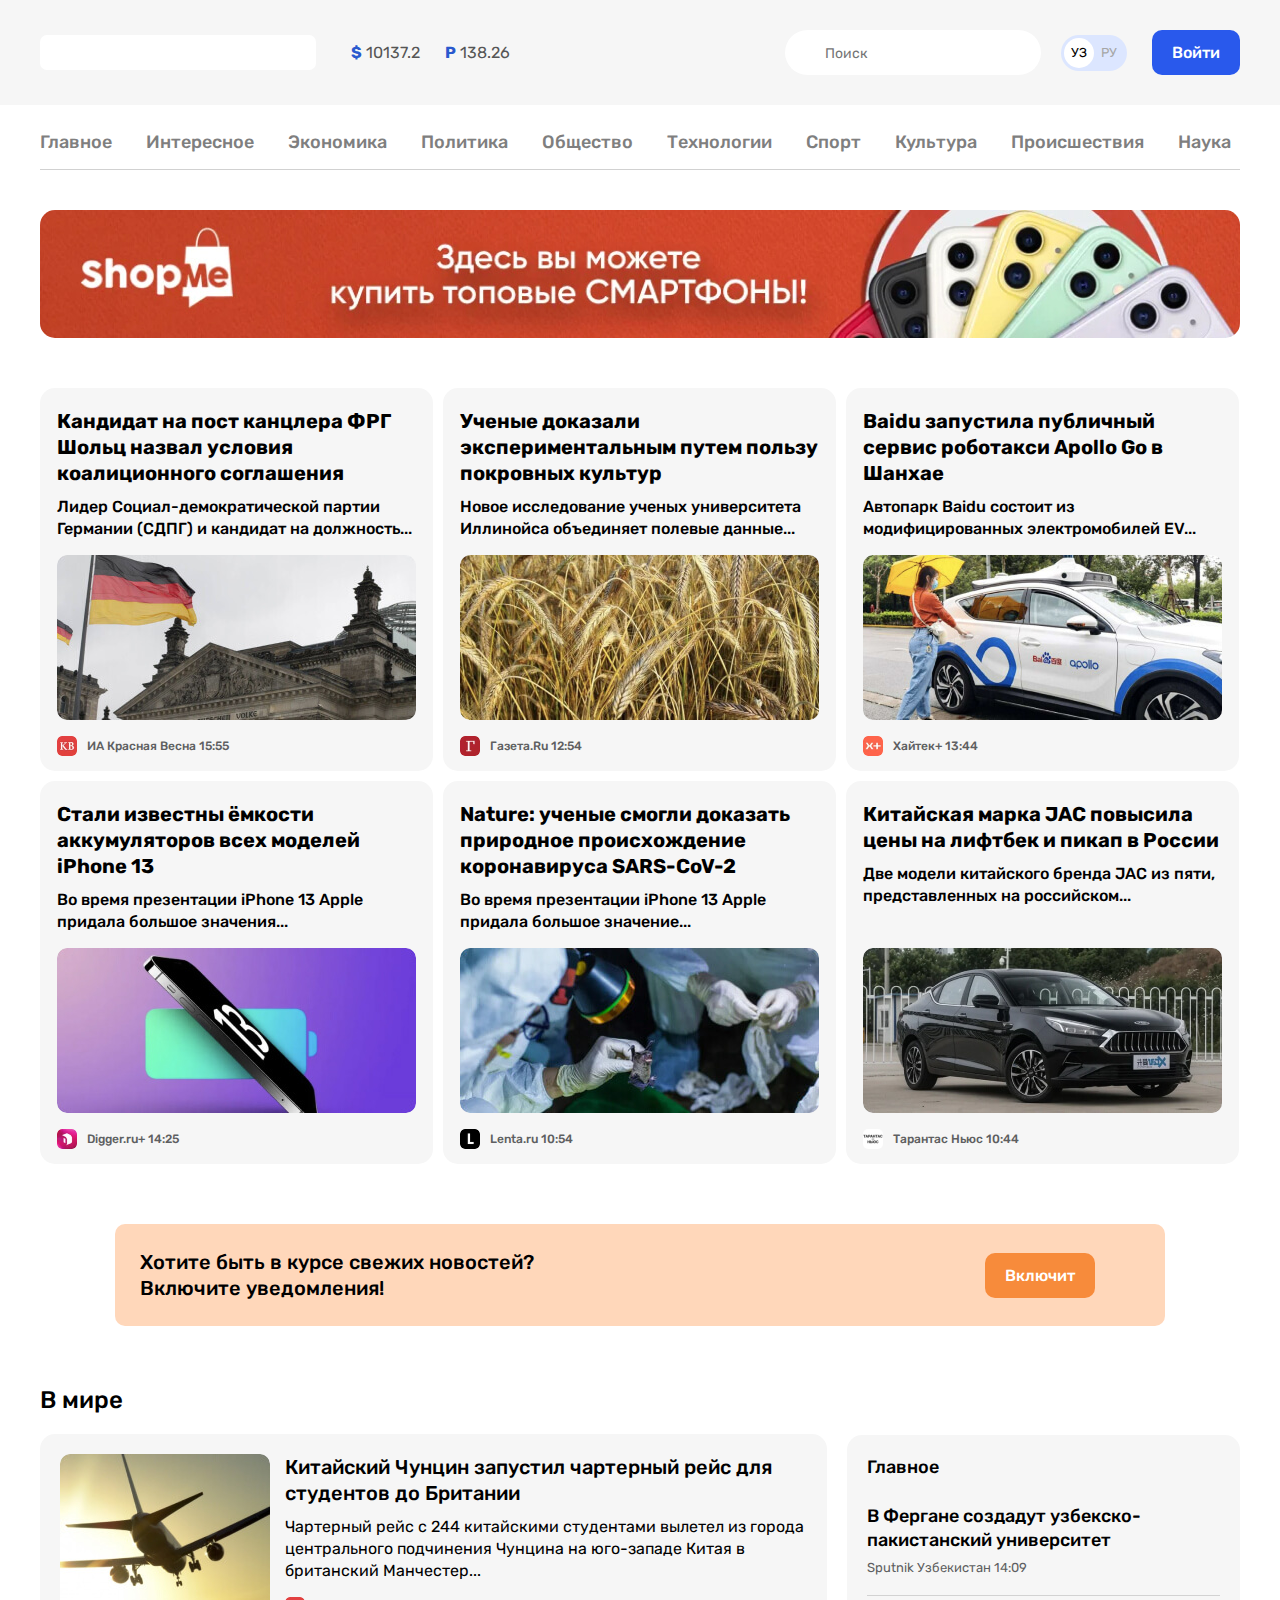
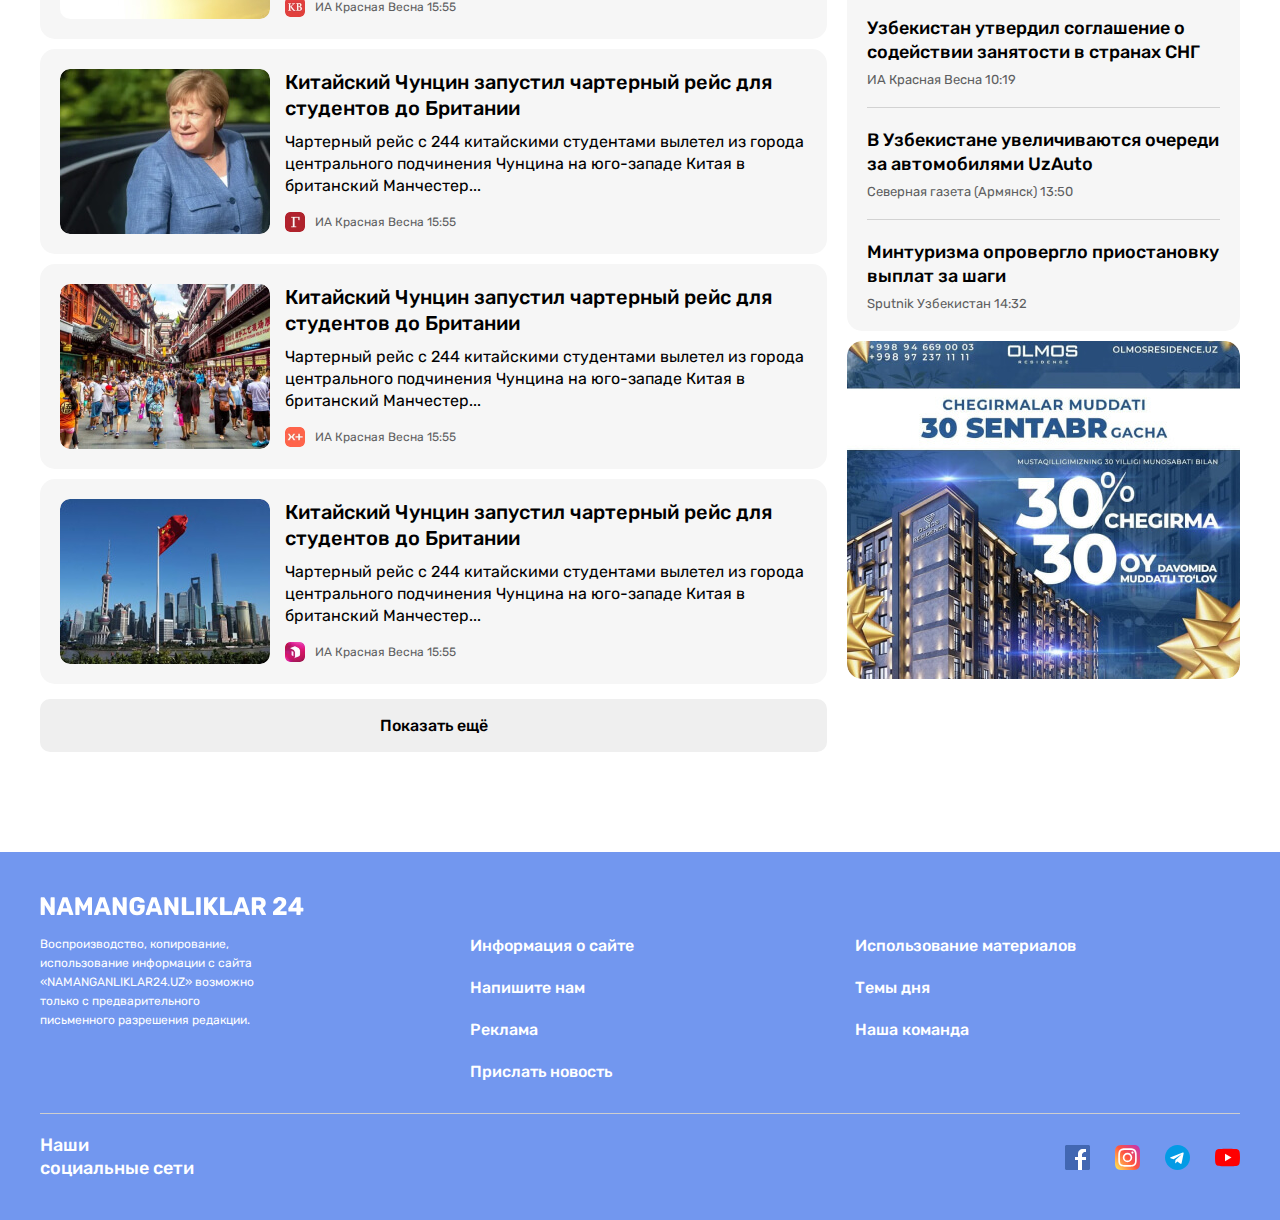
==== commit c62ca4e7: "edit footer style and aded new svg img" ====
--- a/index.html
+++ b/index.html
@@ -5,10 +5,10 @@
   <meta http-equiv="X-UA-Compatible" content="IE=edge">
   <meta name="viewport" content="width=device-width, initial-scale=1.0">
   <title>N24-Bosh sahifa</title>
-<!-- GOOGLE FONTS -->
-<link rel="preconnect" href="https://fonts.googleapis.com">
-<link rel="preconnect" href="https://fonts.gstatic.com" crossorigin>
-<link href="https://fonts.googleapis.com/css2?family=Rubik:wght@400;500;700&display=swap" rel="stylesheet">
+  <!-- GOOGLE FONTS -->
+  <link rel="preconnect" href="https://fonts.googleapis.com">
+  <link rel="preconnect" href="https://fonts.gstatic.com" crossorigin>
+  <link href="https://fonts.googleapis.com/css2?family=Rubik:wght@400;500;700&display=swap" rel="stylesheet">
   <!-- style -->
   <link rel="stylesheet" href="css/normalize.css">
   <link rel="stylesheet" href="css/style.css">
@@ -16,408 +16,410 @@
 <body>
 
   <!-- SITE HEADER -->
-<section class="site-header">
-
-<!-- SITE HEADER TOP -->
-  <div class="site-header-top">
-<div class="container site-header-top-container">
-  <!-- LOGO -->
-  <a class="site-header-logo" href="index.html">
-    <img class="site-header-logo-img" src="img/logo.svg" alt="" width="264" height="28">
-  </a>
-
-  <!-- CARENCY RATES -->
-<ul class="currency-retes">
-  <li class="currency-retes-item">
-    <b class="currency-retes-type">$</b>
-    <span class="currency-retes-value">10137.2</span>
-  </li>
-  <li class="currency-retes-item">
-    <b class="currency-retes-type">Р</b>
-    <span class="currency-retes-value">138.26</span>
-  </li>
-</ul>
-
-<!-- GLOBAL SEARCH FORM -->
-<form class="global-search-form"  action="https://echo.htmlacademy.ru" method="GET">
-<!-- <img class="global-search-form-img" src="img/search.png" alt=""> -->
-<input class="global-search-form-input" type="search" name="search" placeholder="Поиск" aria-label="Поиск" required>
-</form>
-
-<!-- LANGUAGE -->
-<div class="lang-toggle">
-<a class="lang-toggle-link lang-toggle-link-active" href="index.html">УЗ</a>
-<a class="lang-toggle-link" href="index.html/ru">РУ</a>
-</div>
-
-<!-- SITE HEADER AUTH -->
-<a class="button button-primary" href="#">Войти</a>
-</div>
-  </div>
-
-  <!-- NAVBAR -->
-
-<div class="container sitenav-container">
-  <nav class="sitenav">
-    <ul class="sitenav-list">
-      <li class="sitenav-item"><a class="sitenav-link" href="#">Главное</a>
-      </li>
-      <li class="sitenav-item"><a class="sitenav-link" href="list/index.html">Интересное</a>
-      </li>
-      <li class="sitenav-item"><a class="sitenav-link" href="#">Экономика</a>
-      </li>
-      <li class="sitenav-item"><a class="sitenav-link" href="#">Политика</a>
-      </li>
-      <li class="sitenav-item"><a class="sitenav-link" href="#">Общество</a>
-      </li>
-      <li class="sitenav-item"><a class="sitenav-link" href="#">Технологии</a>
-      </li>
-      <li class="sitenav-item"><a class="sitenav-link" href="#">Спорт</a>
-      </li>
-      <li class="sitenav-item"><a class="sitenav-link" href="#">Культура</a>
-      </li>
-      <li class="sitenav-item"><a class="sitenav-link" href="#">Происшествия</a>
-      </li>
-      <li class="sitenav-item"><a class="sitenav-link" href="#">Наука</a>
-      </li>
-    </ul>
-
-
-</nav>
-<aside class="site-header-banner">
-<a class="site-header-banner-link" href="#" target="_blank" >
-  <img class="menu-img" alt="shopme" width="1200" height="128px" src="img/optimize 1.jpg" srcset="img/optimize1.jpg 1x, img/optimize1@2x.jpg 2x"   ></a>
-</aside>
-</div>
-</section>
-
-
-<main class="main-content">
-<div class="container">
-    <!-- <h1>NAamanganliklar24 - сайт новостей</h1> -->
-
-<section class="top-news">
-  <!-- <h2>Топ новости</h2> -->
-  <!-- NEWS-GRID -->
-    <div class="news-grid">
-      <!-- NEWS-GRID-ITEM -->
-      <article class="news-grid-item article-card">
-        <h3 class="article-card-title">
-          <a class="article-card-link" href="#">Кандидат на пост канцлера ФРГ Шольц назвал условия коалиционного соглашения</a>
-        </h3>
-        <p class="article-card-text">Лидер Социал-демократической партии Германии (СДПГ) и кандидат на должность...</p>
-        <img class="article-card-img" src="img/card/card1.jpg" alt="" width="360" height="165" srcset="img/card/card1.jpg 1x, img/card/card1@2x.jpg 2x">
-        <footer class="article-card-footer">
-          <img class="article-card-source-icon" src="img/card/cardlogo1.jpg" alt="" width="20" height="20">
-         <div class="article-card-source-time">
-          <span class="article-card-source">ИА Красная Весна</span>
-          <time datetime="15:55:00">15:55</time>
-         </div>
-        </footer>
-      </article>
-
-      <!-- NEWS-GRID-ITEM -->
-      <article class="news-grid-item article-card">
-        <h3 class="article-card-title">
-          <a class="article-card-link" href="#">Ученые доказали экспериментальным путем пользу покровных культур</a>
-        </h3>
-        <p class="article-card-text">Новое исследование ученых университета Иллинойса объединяет полевые данные... </p>
-        <img class="article-card-img" src="img/card/card2.jpg" alt="" width="360" height="165" srcset="img/card/card2.jpg 1x, img/card/card2@2x.jpg 2x" >
-        <footer class="article-card-footer">
-          <img class="article-card-source-icon" src="img/card/cardlogo2.jpg" alt="" width="20" height="20">
-         <div class="article-card-source-time">
-          <span class="article-card-source">Газета.Ru</span>
-          <time datetime="12:54:00">12:54</time>
-         </div>
-        </footer>
-      </article>
-
-        <!-- NEWS-GRID-ITEM -->
-      <article class="news-grid-item article-card">
-        <h3 class="article-card-title">
-          <a class="article-card-link" href="#">Baidu запустила публичный сервис роботакси Apollo Go в Шанхае</a>
-        </h3>
-        <p class="article-card-text">Автопарк Baidu состоит из модифицированных электромобилей EV...</p>
-        <img class="article-card-img" src="img/card/card3.jpg" alt="" width="360" height="165" srcset="img/card/card3.jpg 1x, img/card/card3@2x.jpg 2x" >
-        <footer class="article-card-footer">
-          <img class="article-card-source-icon" src="img/card/cardlogo3.jpg" alt="" width="20" height="20">
-         <div class="article-card-source-time">
-          <span class="article-card-source">Хайтек+</span>
-          <time datetime="13:44:00">13:44</time>
-         </div>
-        </footer>
-      </article>
-
-      <!-- NEWS-GRID-ITEM -->
-      <article class="news-grid-item article-card">
-        <h3 class="article-card-title">
-          <a class="article-card-link" href="#">Стали известны ёмкости аккумуляторов всех моделей iPhone 13</a>
-        </h3>
-        <p class="article-card-text">Во время презентации iPhone 13 Apple придала большое значения...</p>
-        <img class="article-card-img" src="img/card/card4.jpg" alt="" width="360" height="165" srcset="img/card/card4.jpg 1x, img/card/card4@2x.jpg 2x" >
-        <footer class="article-card-footer">
-          <img class="article-card-source-icon" src="img/card/cardlogo4.jpg" alt="" width="20" height="20">
-         <div class="article-card-source-time">
-          <span class="article-card-source">Digger.ru+</span>
-          <time datetime="14:25:00">14:25</time>
-         </div>
-        </footer>
-      </article>
-
-            <!-- NEWS-GRID-ITEM -->
-      <article class="news-grid-item article-card">
-        <h3 class="article-card-title">
-          <a class="article-card-link" href="#">Nature: ученые смогли доказать природное происхождение коронавируса SARS-CoV-2</a>
-        </h3>
-        <p class="article-card-text">Во время презентации iPhone 13 Apple придала большое значение...</p>
-        <img class="article-card-img" src="img/card/card5.jpg" alt="" width="360" height="165" srcset="img/card/card5.jpg 1x, img/card/card5@2x.jpg 2x" >
-        <footer class="article-card-footer">
-          <img class="article-card-source-icon" src="img/card/cardlogo5.jpg" alt="" width="20" height="20">
-         <div class="article-card-source-time">
-          <span class="article-card-source">Lenta.ru</span>
-          <time datetime="10:54:00">10:54</time>
-         </div>
-        </footer>
-      </article>
-
-       <!-- NEWS-GRID-ITEM -->
-       <article class="news-grid-item article-card">
-        <h3 class="article-card-title">
-          <a class="article-card-link" href="#">Китайская марка JAC повысила цены на лифтбек и пикап в России</a>
-        </h3>
-        <p class="article-card-text">Две модели китайского бренда JAC из пяти, представленных на российском...</p>
-        <img class="article-card-img" src="img/card/card6.jpg" alt="" width="360" height="165" srcset="img/card/card6.jpg 1x, img/card/card6@2x.jpg 2x" >
-        <footer class="article-card-footer">
-          <img class="article-card-source-icon" src="img/card/cardlogo6.jpg" alt="" width="20" height="20">
-         <div class="article-card-source-time">
-          <span class="article-card-source">Тарантас Ньюс</span>
-          <time datetime="10:44:00">10:44</time>
-         </div>
-        </footer>
-      </article>
-     </div>
+  <section class="site-header">
+
+    <!-- SITE HEADER TOP -->
+    <div class="site-header-top">
+      <div class="container site-header-top-container">
+        <!-- LOGO -->
+        <a class="site-header-logo" href="index.html">
+          <img class="site-header-logo-img" src="img/logo.svg" alt="" width="264" height="28">
+        </a>
+
+        <!-- CARENCY RATES -->
+        <ul class="currency-retes">
+          <li class="currency-retes-item">
+            <b class="currency-retes-type">$</b>
+            <span class="currency-retes-value">10137.2</span>
+          </li>
+          <li class="currency-retes-item">
+            <b class="currency-retes-type">Р</b>
+            <span class="currency-retes-value">138.26</span>
+          </li>
+        </ul>
+
+        <!-- GLOBAL SEARCH FORM -->
+        <form class="global-search-form"  action="https://echo.htmlacademy.ru" method="GET">
+          <!-- <img class="global-search-form-img" src="img/search.png" alt=""> -->
+          <input class="global-search-form-input" type="search" name="search" placeholder="Поиск" aria-label="Поиск" required>
+        </form>
+
+        <!-- LANGUAGE -->
+        <div class="lang-toggle">
+          <a class="lang-toggle-link lang-toggle-link-active" href="index.html">УЗ</a>
+          <a class="lang-toggle-link" href="index.html/ru">РУ</a>
+        </div>
+
+        <!-- SITE HEADER AUTH -->
+        <a class="button button-primary" href="#">Войти</a>
+      </div>
+    </div>
+
+    <!-- NAVBAR -->
+
+    <div class="container sitenav-container">
+      <nav class="sitenav">
+        <ul class="sitenav-list">
+          <li class="sitenav-item"><a class="sitenav-link" href="#">Главное</a>
+          </li>
+          <li class="sitenav-item"><a class="sitenav-link" href="list/index.html">Интересное</a>
+          </li>
+          <li class="sitenav-item"><a class="sitenav-link" href="#">Экономика</a>
+          </li>
+          <li class="sitenav-item"><a class="sitenav-link" href="#">Политика</a>
+          </li>
+          <li class="sitenav-item"><a class="sitenav-link" href="#">Общество</a>
+          </li>
+          <li class="sitenav-item"><a class="sitenav-link" href="#">Технологии</a>
+          </li>
+          <li class="sitenav-item"><a class="sitenav-link" href="#">Спорт</a>
+          </li>
+          <li class="sitenav-item"><a class="sitenav-link" href="#">Культура</a>
+          </li>
+          <li class="sitenav-item"><a class="sitenav-link" href="#">Происшествия</a>
+          </li>
+          <li class="sitenav-item"><a class="sitenav-link" href="#">Наука</a>
+          </li>
+        </ul>
+
+
+      </nav>
+      <aside class="site-header-banner">
+        <a class="site-header-banner-link" href="#" target="_blank" >
+          <img class="menu-img" alt="shopme" width="1200" height="128px" src="img/optimize 1.jpg" srcset="img/optimize1.jpg 1x, img/optimize1@2x.jpg 2x"   ></a>
+        </aside>
+      </div>
     </section>
 
-<!-- NOTIFICATION-CTA SECTION -->
-<section class="notification-cta">
-  <div class="notification-text-cta">Хотите быть в курсе свежих новостей?
-    <br>  Включите уведомления!
-
-  </div>
-   <button class="button button-orange" type="button" >Включит </button>
-</section>
-
-
-
-
-
-<!-- WORLD NEWS section -->
-
-    <div class="layout-2-1">
-      <div class="layout-2-1-main">
-        <section class="global-news">
-          <h2 class="global-news-heading">В мире</h2>
-          <!-- NEWS LIST -->
-
-          <div class="news-list">
-        <div class="news-list-item article-card-horizontal">
-        <img class="artical-card-horizontal-img" src="img/vmir/mir1.jpg" alt="" srcset="img/vmir/mir1.jpg 1x, img/vmir/mir1@2x.jpg 2x" width="210" height="165">
-          <div class="article-card-horizontal-content">
-          <h3 class="artical-card-horizontal-title">
-            <a class="artical-card-horizontal-link" href="#">Китайский Чунцин запустил чартерный рейс для студентов до Британии</a></h3>
-          <p class="artical-card-horizontal-text">Чартерный рейс с 244 китайскими студентами вылетел из города центрального подчинения Чунцина на юго-западе Китая в британский Манчестер...</p>
-          <footer class="article-card-horizontal-footer">
-            <img class="article-card-horizontal-source-icon" src="img/card/cardlogo1.jpg" alt="" width="20" height="20">
-          <div class="article-card-horizontal-source-time">
-            <span class="article-card-horizontal-source">ИА Красная Весна</span>
-            <time datetime="15:55:00">15:55</time>
+
+    <main class="main-content">
+      <div class="container">
+        <!-- <h1>NAamanganliklar24 - сайт новостей</h1> -->
+
+        <section class="top-news">
+          <!-- <h2>Топ новости</h2> -->
+          <!-- NEWS-GRID -->
+          <div class="news-grid">
+            <!-- NEWS-GRID-ITEM -->
+            <article class="news-grid-item article-card">
+              <h3 class="article-card-title">
+                <a class="article-card-link" href="#">Кандидат на пост канцлера ФРГ Шольц назвал условия коалиционного соглашения</a>
+              </h3>
+              <p class="article-card-text">Лидер Социал-демократической партии Германии (СДПГ) и кандидат на должность...</p>
+              <img class="article-card-img" src="img/card/card1.jpg" alt="" width="360" height="165" srcset="img/card/card1.jpg 1x, img/card/card1@2x.jpg 2x">
+              <footer class="article-card-footer">
+                <img class="article-card-source-icon" src="img/card/cardlogo1.jpg" alt="" width="20" height="20">
+                <div class="article-card-source-time">
+                  <span class="article-card-source">ИА Красная Весна</span>
+                  <time datetime="15:55:00">15:55</time>
+                </div>
+              </footer>
+            </article>
+
+            <!-- NEWS-GRID-ITEM -->
+            <article class="news-grid-item article-card">
+              <h3 class="article-card-title">
+                <a class="article-card-link" href="#">Ученые доказали экспериментальным путем пользу покровных культур</a>
+              </h3>
+              <p class="article-card-text">Новое исследование ученых университета Иллинойса объединяет полевые данные... </p>
+              <img class="article-card-img" src="img/card/card2.jpg" alt="" width="360" height="165" srcset="img/card/card2.jpg 1x, img/card/card2@2x.jpg 2x" >
+              <footer class="article-card-footer">
+                <img class="article-card-source-icon" src="img/card/cardlogo2.jpg" alt="" width="20" height="20">
+                <div class="article-card-source-time">
+                  <span class="article-card-source">Газета.Ru</span>
+                  <time datetime="12:54:00">12:54</time>
+                </div>
+              </footer>
+            </article>
+
+            <!-- NEWS-GRID-ITEM -->
+            <article class="news-grid-item article-card">
+              <h3 class="article-card-title">
+                <a class="article-card-link" href="#">Baidu запустила публичный сервис роботакси Apollo Go в Шанхае</a>
+              </h3>
+              <p class="article-card-text">Автопарк Baidu состоит из модифицированных электромобилей EV...</p>
+              <img class="article-card-img" src="img/card/card3.jpg" alt="" width="360" height="165" srcset="img/card/card3.jpg 1x, img/card/card3@2x.jpg 2x" >
+              <footer class="article-card-footer">
+                <img class="article-card-source-icon" src="img/card/cardlogo3.jpg" alt="" width="20" height="20">
+                <div class="article-card-source-time">
+                  <span class="article-card-source">Хайтек+</span>
+                  <time datetime="13:44:00">13:44</time>
+                </div>
+              </footer>
+            </article>
+
+            <!-- NEWS-GRID-ITEM -->
+            <article class="news-grid-item article-card">
+              <h3 class="article-card-title">
+                <a class="article-card-link" href="#">Стали известны ёмкости аккумуляторов всех моделей iPhone 13</a>
+              </h3>
+              <p class="article-card-text">Во время презентации iPhone 13 Apple придала большое значения...</p>
+              <img class="article-card-img" src="img/card/card4.jpg" alt="" width="360" height="165" srcset="img/card/card4.jpg 1x, img/card/card4@2x.jpg 2x" >
+              <footer class="article-card-footer">
+                <img class="article-card-source-icon" src="img/card/cardlogo4.jpg" alt="" width="20" height="20">
+                <div class="article-card-source-time">
+                  <span class="article-card-source">Digger.ru+</span>
+                  <time datetime="14:25:00">14:25</time>
+                </div>
+              </footer>
+            </article>
+
+            <!-- NEWS-GRID-ITEM -->
+            <article class="news-grid-item article-card">
+              <h3 class="article-card-title">
+                <a class="article-card-link" href="#">Nature: ученые смогли доказать природное происхождение коронавируса SARS-CoV-2</a>
+              </h3>
+              <p class="article-card-text">Во время презентации iPhone 13 Apple придала большое значение...</p>
+              <img class="article-card-img" src="img/card/card5.jpg" alt="" width="360" height="165" srcset="img/card/card5.jpg 1x, img/card/card5@2x.jpg 2x" >
+              <footer class="article-card-footer">
+                <img class="article-card-source-icon" src="img/card/cardlogo5.jpg" alt="" width="20" height="20">
+                <div class="article-card-source-time">
+                  <span class="article-card-source">Lenta.ru</span>
+                  <time datetime="10:54:00">10:54</time>
+                </div>
+              </footer>
+            </article>
+
+            <!-- NEWS-GRID-ITEM -->
+            <article class="news-grid-item article-card">
+              <h3 class="article-card-title">
+                <a class="article-card-link" href="#">Китайская марка JAC повысила цены на лифтбек и пикап в России</a>
+              </h3>
+              <p class="article-card-text">Две модели китайского бренда JAC из пяти, представленных на российском...</p>
+              <img class="article-card-img" src="img/card/card6.jpg" alt="" width="360" height="165" srcset="img/card/card6.jpg 1x, img/card/card6@2x.jpg 2x" >
+              <footer class="article-card-footer">
+                <img class="article-card-source-icon" src="img/card/cardlogo6.jpg" alt="" width="20" height="20">
+                <div class="article-card-source-time">
+                  <span class="article-card-source">Тарантас Ньюс</span>
+                  <time datetime="10:44:00">10:44</time>
+                </div>
+              </footer>
+            </article>
           </div>
-          </footer>
+        </section>
+
+        <!-- NOTIFICATION-CTA SECTION -->
+        <section class="notification-cta">
+          <div class="notification-text-cta">Хотите быть в курсе свежих новостей?
+            <br>  Включите уведомления!
+
           </div>
-        </div>
-
-
-        <div class="news-list-item article-card-horizontal">
-            <img class="artical-card-horizontal-img" src="img/vmir/mir2.jpg" alt="" srcset="img/vmir/mir2.jpg 1x, img/vmir/mir2@2x.jpg 2x" width="210" height="165">
-              <div class="article-card-horizontal-content">
-              <h3 class="artical-card-horizontal-title">
-                <a class="artical-card-horizontal-link" href="#">Китайский Чунцин запустил чартерный рейс для студентов до Британии</a></h3>
-              <p class="artical-card-horizontal-text">Чартерный рейс с 244 китайскими студентами вылетел из города центрального подчинения Чунцина на юго-западе Китая в британский Манчестер...</p>
-              <footer class="article-card-horizontal-footer">
-                <img class="article-card-horizontal-source-icon" src="img/card/cardlogo2.jpg" alt="" width="20" height="20">
-              <div class="article-card-horizontal-source-time">
-                <span class="article-card-horizontal-source">ИА Красная Весна</span>
-                <time datetime="15:55:00">15:55</time>
-              </div>
-              </footer>
-              </div>
-          </div>
-        <div class="news-list-item article-card-horizontal">
-                <img class="artical-card-horizontal-img" src="img/vmir/mir3.jpg" alt="" srcset="img/vmir/mir3.jpg 1x, img/vmir/mir3@2x.jpg 2x" width="210" height="165">
+          <button class="button button-orange" type="button" >Включит </button>
+        </section>
+
+
+
+
+
+        <!-- WORLD NEWS section -->
+
+        <div class="layout-2-1">
+          <div class="layout-2-1-main">
+            <section class="global-news">
+              <h2 class="global-news-heading">В мире</h2>
+              <!-- NEWS LIST -->
+
+              <div class="news-list">
+                <div class="news-list-item article-card-horizontal">
+                  <img class="artical-card-horizontal-img" src="img/vmir/mir1.jpg" alt="" srcset="img/vmir/mir1.jpg 1x, img/vmir/mir1@2x.jpg 2x" width="210" height="165">
                   <div class="article-card-horizontal-content">
-                  <h3 class="artical-card-horizontal-title">
-                    <a class="artical-card-horizontal-link" href="#">Китайский Чунцин запустил чартерный рейс для студентов до Британии</a></h3>
-                  <p class="artical-card-horizontal-text">Чартерный рейс с 244 китайскими студентами вылетел из города центрального подчинения Чунцина на юго-западе Китая в британский Манчестер...</p>
-                  <footer class="article-card-horizontal-footer">
-                    <img class="article-card-horizontal-source-icon" src="img/card/cardlogo3.jpg" alt="" width="20" height="20">
-                  <div class="article-card-horizontal-source-time">
-                    <span class="article-card-horizontal-source">ИА Красная Весна</span>
-                    <time datetime="15:55:00">15:55</time>
+                    <h3 class="artical-card-horizontal-title">
+                      <a class="artical-card-horizontal-link" href="#">Китайский Чунцин запустил чартерный рейс для студентов до Британии</a></h3>
+                      <p class="artical-card-horizontal-text">Чартерный рейс с 244 китайскими студентами вылетел из города центрального подчинения Чунцина на юго-западе Китая в британский Манчестер...</p>
+                      <footer class="article-card-horizontal-footer">
+                        <img class="article-card-horizontal-source-icon" src="img/card/cardlogo1.jpg" alt="" width="20" height="20">
+                        <div class="article-card-horizontal-source-time">
+                          <span class="article-card-horizontal-source">ИА Красная Весна</span>
+                          <time datetime="15:55:00">15:55</time>
+                        </div>
+                      </footer>
+                    </div>
                   </div>
-                  </footer>
-                  </div>
-          </div>
-        <div class="news-list-item article-card-horizontal">
-                    <img class="artical-card-horizontal-img" src="img/vmir/mir4.jpg" alt="" srcset="img/vmir/mir4.jpg 1x, img/vmir/mir4@2x.jpg 2x" width="210" height="165">
-                      <div class="article-card-horizontal-content">
+
+
+                  <div class="news-list-item article-card-horizontal">
+                    <img class="artical-card-horizontal-img" src="img/vmir/mir2.jpg" alt="" srcset="img/vmir/mir2.jpg 1x, img/vmir/mir2@2x.jpg 2x" width="210" height="165">
+                    <div class="article-card-horizontal-content">
                       <h3 class="artical-card-horizontal-title">
                         <a class="artical-card-horizontal-link" href="#">Китайский Чунцин запустил чартерный рейс для студентов до Британии</a></h3>
-                      <p class="artical-card-horizontal-text">Чартерный рейс с 244 китайскими студентами вылетел из города центрального подчинения Чунцина на юго-западе Китая в британский Манчестер...</p>
-                      <footer class="article-card-horizontal-footer">
-                        <img class="article-card-horizontal-source-icon" src="img/card/cardlogo4.jpg" alt="" width="20" height="20">
-                      <div class="article-card-horizontal-source-time">
-                        <span class="article-card-horizontal-source">ИА Красная Весна</span>
-                        <time datetime="15:55:00">15:55</time>
+                        <p class="artical-card-horizontal-text">Чартерный рейс с 244 китайскими студентами вылетел из города центрального подчинения Чунцина на юго-западе Китая в британский Манчестер...</p>
+                        <footer class="article-card-horizontal-footer">
+                          <img class="article-card-horizontal-source-icon" src="img/card/cardlogo2.jpg" alt="" width="20" height="20">
+                          <div class="article-card-horizontal-source-time">
+                            <span class="article-card-horizontal-source">ИА Красная Весна</span>
+                            <time datetime="15:55:00">15:55</time>
+                          </div>
+                        </footer>
                       </div>
-                      </footer>
+                    </div>
+                    <div class="news-list-item article-card-horizontal">
+                      <img class="artical-card-horizontal-img" src="img/vmir/mir3.jpg" alt="" srcset="img/vmir/mir3.jpg 1x, img/vmir/mir3@2x.jpg 2x" width="210" height="165">
+                      <div class="article-card-horizontal-content">
+                        <h3 class="artical-card-horizontal-title">
+                          <a class="artical-card-horizontal-link" href="#">Китайский Чунцин запустил чартерный рейс для студентов до Британии</a></h3>
+                          <p class="artical-card-horizontal-text">Чартерный рейс с 244 китайскими студентами вылетел из города центрального подчинения Чунцина на юго-западе Китая в британский Манчестер...</p>
+                          <footer class="article-card-horizontal-footer">
+                            <img class="article-card-horizontal-source-icon" src="img/card/cardlogo3.jpg" alt="" width="20" height="20">
+                            <div class="article-card-horizontal-source-time">
+                              <span class="article-card-horizontal-source">ИА Красная Весна</span>
+                              <time datetime="15:55:00">15:55</time>
+                            </div>
+                          </footer>
+                        </div>
                       </div>
-          </div>
+                      <div class="news-list-item article-card-horizontal">
+                        <img class="artical-card-horizontal-img" src="img/vmir/mir4.jpg" alt="" srcset="img/vmir/mir4.jpg 1x, img/vmir/mir4@2x.jpg 2x" width="210" height="165">
+                        <div class="article-card-horizontal-content">
+                          <h3 class="artical-card-horizontal-title">
+                            <a class="artical-card-horizontal-link" href="#">Китайский Чунцин запустил чартерный рейс для студентов до Британии</a></h3>
+                            <p class="artical-card-horizontal-text">Чартерный рейс с 244 китайскими студентами вылетел из города центрального подчинения Чунцина на юго-западе Китая в британский Манчестер...</p>
+                            <footer class="article-card-horizontal-footer">
+                              <img class="article-card-horizontal-source-icon" src="img/card/cardlogo4.jpg" alt="" width="20" height="20">
+                              <div class="article-card-horizontal-source-time">
+                                <span class="article-card-horizontal-source">ИА Красная Весна</span>
+                                <time datetime="15:55:00">15:55</time>
+                              </div>
+                            </footer>
+                          </div>
+                        </div>
+                      </div>
+                      <button class="news-list-more-button button button-block" type="button">Показать ещё </button>
+                    </section>
+                  </div>
+
+                  <!-- SIDEBAR NEWS CARD -->
+                  <div class="layout-2-1-sidebar">
+                    <section class="layout-2-1-sidebar-item sidebar-news-card">
+                      <h2 class="sidebar-news-card-heading">Главное</h2>
+
+                      <ul class="sidebar-news-card-list">
+                        <li class="sidebar-news-card-item">
+                          <h3 class="sidebar-news-card-title">
+                            <a class="sidebar-news-card-link" href="">В Фергане создадут узбекско-пакистанский университет</a>
+                          </h3>
+                          <div class="sidebar-news-card-source-time">
+                            <span class="sidebar-news-card-source">Sputnik Узбекистан</span>
+                            <time datetime="14:09:00">14:09</time>
+                          </div>
+                        </li>
+                        <li class="sidebar-news-card-item">
+                          <h3 class="sidebar-news-card-title">
+                            <a class="sidebar-news-card-link" href="">Узбекистан утвердил соглашение о содействии занятости в странах СНГ</a>
+                          </h3>
+                          <div class="sidebar-news-card-source-time">
+                            <span class="sidebar-news-card-source">ИА Красная Весна </span>
+                            <time datetime="10:19:00">10:19</time>
+                          </div>
+                        </li>
+                        <li class="sidebar-news-card-item">
+                          <h3 class="sidebar-news-card-title">
+                            <a class="sidebar-news-card-link" href="">В Узбекистане увеличиваются очереди за автомобилями UzAuto</a>
+                          </h3>
+                          <div class="sidebar-news-card-source-time">
+                            <span class="sidebar-news-card-source">Северная газета (Армянск) </span>
+                            <time datetime="13:50:00">13:50</time>
+                          </div>
+                        </li>
+                        <li class="sidebar-news-card-item">
+                          <h3 class="sidebar-news-card-title">
+                            <a class="sidebar-news-card-link" href="">Минтуризма опровергло приостановку выплат за шаги</a>
+                          </h3>
+                          <div class="sidebar-news-card-source-time">
+                            <span class="sidebar-news-card-source">Sputnik Узбекистан  </span>
+                            <time datetime="14:32:00">14:32</time>
+                          </div>
+                        </li>
+                      </ul>
+                    </section>
+
+                    <aside class="layout-2-1-sidebar-item sidebar-ad">
+                      <a class="sidebar-ad-link" href="#" target="_blank">
+                        <img class="sidebar-ad-img" src="img/sale.jpg" alt="" width="393" height="338" srcset="img/sale.jpg 1x, img/sale@2x.jpg 2x">
+                      </a>
+                    </aside>
+                  </div>
+                </div>
               </div>
-              <button class="news-list-more-button button button-block" type="button">Показать ещё </button>
-              </section>
-      </div>
-
-          <!-- SIDEBAR NEWS CARD -->
-          <div class="layout-2-1-sidebar">
-            <section class="layout-2-1-sidebar-item sidebar-news-card">
-              <h2 class="sidebar-news-card-heading">Главное</h2>
-
-              <ul class="sidebar-news-card-list">
-                <li class="sidebar-news-card-item">
-                  <h3 class="sidebar-news-card-title">
-                    <a class="sidebar-news-card-link" href="">В Фергане создадут узбекско-пакистанский университет</a>
-                  </h3>
-                  <div class="sidebar-news-card-source-time">
-                    <span class="sidebar-news-card-source">Sputnik Узбекистан</span>
-                    <time datetime="14:09:00">14:09</time>
-                   </div>
-                </li>
-                <li class="sidebar-news-card-item">
-                  <h3 class="sidebar-news-card-title">
-                    <a class="sidebar-news-card-link" href="">Узбекистан утвердил соглашение о содействии занятости в странах СНГ</a>
-                  </h3>
-                  <div class="sidebar-news-card-source-time">
-                    <span class="sidebar-news-card-source">ИА Красная Весна </span>
-                    <time datetime="10:19:00">10:19</time>
-                   </div>
-                </li>
-                <li class="sidebar-news-card-item">
-                  <h3 class="sidebar-news-card-title">
-                    <a class="sidebar-news-card-link" href="">В Узбекистане увеличиваются очереди за автомобилями UzAuto</a>
-                  </h3>
-                  <div class="sidebar-news-card-source-time">
-                    <span class="sidebar-news-card-source">Северная газета (Армянск) </span>
-                    <time datetime="13:50:00">13:50</time>
-                   </div>
-                </li>
-                <li class="sidebar-news-card-item">
-                  <h3 class="sidebar-news-card-title">
-                    <a class="sidebar-news-card-link" href="">Минтуризма опровергло приостановку выплат за шаги</a>
-                  </h3>
-                  <div class="sidebar-news-card-source-time">
-                    <span class="sidebar-news-card-source">Sputnik Узбекистан  </span>
-                    <time datetime="14:32:00">14:32</time>
-                   </div>
-                </li>
-              </ul>
-            </section>
-
-            <aside class="layout-2-1-sidebar-item sidebar-ad">
-              <a class="sidebar-ad-link" href="#" target="_blank">
-                <img class="sidebar-ad-img" src="img/sale.jpg" alt="" width="393" height="338" srcset="img/sale.jpg 1x, img/sale@2x.jpg 2x">
-              </a>
-            </aside>
-          </div>
-        </div>
-      </div>
-      </main>
-
-
-
-
-<!-- FOOTER SECTION -->
-<footer class="footer">
-  <div class="container">
-
-    <div class="footer-container">
-
-      <div class="footer-action">
-        <h2 class="footerlogo">NAMANGANLIKLAR24</h2>
-        <p class="footer-action-text">Воспроизводство, копирование, использование информации с сайта «NAMANGANLIKLAR24.UZ» возможно только с предварительного письменного разрешения редакции.
-        </p>
-      </div>
-
-      <div class="footer-list-link">
-        <ul class="footer-list">
-          <li class="footer-item"><a class="footer-link" href="#">Информация о сайте</a></li>
-          <li class="footer-item"><a class="footer-link" href="contact/index.html">Напишите нам</a></li>
-          <li class="footer-item"><a class="footer-link" href="#">Реклама</a></li>
-          <li class="footer-item"><a class="footer-link" href="#">Прислать новость</a></li>
-        </ul>
-      </div>
-
-      <div class="footer-list-link">
-        <ul class="footer-list">
-          <li class="footer-item"><a class="footer-link" href="#">Использование материалов</a></li>
-          <li class="footer-item"><a class="footer-link" href="#">Темы дня</a></li>
-          <li class="footer-item"><a class="footer-link" href="#">Наша команда</a></li>
-        </ul>
-      </div>
-    </div>
-    <hr class="footer-line">
-
-    <div class="footer-bottom">
-<h3 class="footer-title">Наши <br>социальные сети</h3>
-
-<ul class="footer-social">
-
-  <li class="footer-social-item">
-    <a class="footer-social-link" href="#">
-      <img class="footer-social-img" src="img/free-icon-facebook-1384053 1.png" alt="">
-    </a>
-  </li>
-
-  <li class="footer-social-item">
-    <a class="footer-social-link" href="#">
-      <img class="footer-social-img" src="img/free-icon-instagram-2111463 1.png" alt="">
-    </a>
-  </li>
-
-  <li class="footer-social-item">
-    <a class="footer-social-link" href="#">
-      <img class="footer-social-img" src="img/free-icon-telegram-2111646 1.png" alt="">
-    </a>
-  </li>
-
-  <li class="footer-social-item">
-    <a class="footer-social-link" href="#">
-      <img class="footer-social-img" src="img/free-icon-youtube-1384060 1.png" alt="">
-    </a>
-  </li>
-
-</ul>
-
-
-    </div>
-  </div>
-
-</footer>
-
-
-
-
-
-
-
-</body>
-</html>+            </main>
+
+
+
+
+            <!-- FOOTER SECTION -->
+            <footer class="site-footer">
+              <div class="container">
+                <div class="site-footer-logo-wrapper">
+                  <a class="site-footer-logo" href="index.html">
+                    <img class="site-footer-logo-img" src="/img/logo.svg" alt="N24 logo" width="264" height="28">
+                  </a>
+                </div>
+
+              <div class="site-footer-about-links">
+                <div class="site-footer-about">Воспроизводство, копирование, использование информации с сайта «NAMANGANLIKLAR24.UZ» возможно только с предварительного письменного разрешения редакции.
+                </div>
+
+
+              <div class="site-footer-links-wrapper">
+                <ul class="site-footer-links">
+                  <li class="site-footer-links-item">
+                    <a class="site-footer-link" href="#">Информация о сайте</a>
+                  </li>
+                  <li class="site-footer-links-item">
+                    <a class="site-footer-link" href="contact/index.html">Напишите нам</a>
+                  </li>
+                  <li class="site-footer-links-item">
+                    <a class="site-footer-link" href="#">Реклама</a>
+                  </li>
+                  <li class="site-footer-links-item">
+                    <a class="site-footer-link" href="#">Прислать новость</a>
+                  </li>
+                </ul>
+
+                <ul class="site-footer-links">
+                  <li class="site-footer-links-item">
+                    <a class="site-footer-link" href="#">Использование материалов</a>
+                  </li>
+                  <li class="site-footer-links-item">
+                    <a class="site-footer-link" href="#">Темы дня</a>
+                  </li>
+                  <li class="site-footer-links-item">
+                    <a class="site-footer-link" href="#">Наша команда</a>
+                  </li>
+                </ul>
+              </div>
+            </div>
+
+              <hr class="site-footer-divider">
+
+              <div class="site-footer-socials">
+                <h2 class="site-footer-socials-heading">Наши социальные сети</h2>
+                <ul class="site-footer-socials-list">
+                  <li class="site-footer-socials-item">
+                    <a class="site-footer-socials-link" href="#" target="_blank">
+                      <img class="site-footer-socials-icon" src="/img/free-icon-facebook-1384053 1.svg" alt="Facebook" width="25" height="25">
+                    </a>
+                  </li>
+
+                  <li class="site-footer-socials-item">
+                    <a class="site-footer-socials-link" href="#" target="_blank">
+                      <img class="site-footer-socials-icon" src="/img/free-icon-instagram-2111463 1.svg" alt="Instagram" width="25" height="25">
+                    </a>
+                  </li>
+
+                  <li class="site-footer-socials-item">
+                    <a class="site-footer-socials-link" href="#" target="_blank">
+                      <img class="site-footer-socials-icon" src="/img/free-icon-telegram-2111646 1.svg" alt="Telegram" width="25" height="25">
+                    </a>
+                  </li>
+
+                  <li class="site-footer-socials-item">
+                    <a class="site-footer-socials-link" href="#">
+                      <img class="site-footer-socials-icon" src="/img/free-icon-youtube-1384060 1.svg" alt="Youtube" width="25" height="25">
+                    </a>
+                  </li>
+                </ul>
+              </div>
+            </div>
+          </footer>
+        </body>
+        </html>--- a/css/style.css
+++ b/css/style.css
@@ -3,6 +3,11 @@
     box-sizing: border-box;
     }
 
+    html{
+height: 100%;
+scroll-behavior: smooth;
+    }
+
 
 *:focus{
 outline: 2px dashed #7296ec;
@@ -11,12 +16,58 @@
 
 
 body{
+  display: flex;
+  flex-direction: column;
   font-family: "Rubik", sans-serif;
+  height: 100%;
   margin: 0;
   padding: 0;
 font-size: 16px;
-line-height: 1.5;
-}
+line-height: 22px;
+}
+
+img{
+  height: auto;
+  max-width: 100%;
+}
+
+.button{
+display: inline-block;
+padding: 13px 20px;
+font-weight: 500;
+line-height: normal;
+text-align: center;
+font-size: 16px;
+border-radius: 10px;
+border: 0;
+cursor: pointer;
+}
+
+.button:hover{
+  opacity: 0.8;
+}
+
+.button:active{
+  opacity: 0.6;
+}
+
+.button-primary{
+  background-color: #2959ec;
+  color: #fff;
+}
+
+.button-orange {
+  background-color: #F78B3B;
+  color: #fff;
+}
+
+.button-block{
+  display: block;
+  width: 100%;
+}
+
+
+
 
 a, li{
   text-decoration:none;
@@ -25,188 +76,534 @@
 
 .container{
 width: 100%;
-max-width: 1440px;
-padding-right: 74.5px;
-padding-left: 74.5px;
+max-width: 1240px;
+padding-right: 20px;
+padding-left: 20px;
 margin-right: auto;
 margin-left: auto;
 }
 
-/* header */
-
-.header{
+/* SITE HEADER */
+
+
+/* SITE HEADER TOP */
+.site-header-top{
   padding-bottom: 30px;
   padding-top: 30px;
+  margin-bottom: 10px;
   background-color: #F6F6F6;
 }
 
-.header-container{
-  display: flex;
-  justify-content: space-between;
+.site-header-top-container{
+  display: flex;
   align-items: center;
 }
 
-.logo{
-text-align: center;
-color:#7296EE;
+.site-header-logo{
+  display: flex;
+  padding: 8px 6px;
+border-radius: 7px;
+margin-right: 35px;
 background-color: #fff;
-padding: 9px 6px 8px;
-margin-right: 35px;
-border-radius: 16px;
-line-height: 28px;
-font-size: 24px;
-font-weight: 700;
-}
-
-.curency{
-  display: flex;
-  justify-content: space-between;
+}
+
+.site-header-logo:hover{
+  opacity: 0.8;
+}
+
+.site-header-logo:active{
+  opacity: 0.6;
+}
+
+/* CURRENCY-RETES */
+.currency-retes{
+  display: flex;
   align-items: center;
-  line-height: 1.9;
-  font-weight: 400;
-  margin: 0;
+  margin: 0;
+  margin-right: auto;
   padding: 0;
   color: #555;
-margin-right: 247px;
-}
-
-.curency span{
-  font-weight: 700;
-  color:#2959CE;
-  margin-right: 3px;
-}
-
-.dollor{
+}
+
+.currency-retes-item:not(:last-child){
 margin-right: 25px;
 }
 
-.search{
+.currency-retes-type{
+color:#2959ce;
+}
+
+/* SEARCH */
+.global-search-form{
   display: flex;
   align-items:center;
   justify-content: space-between;
+margin-right: 20px;
+}
+
+.global-search-form-input{
+  padding-top: 15px;
+  padding-bottom: 13px;
+  padding-left: 40px;
+  padding-right: 20px;
+  font-size: 14px;
+  line-height: normal;
+  border:none;
+border-radius: 60px;
 color: #8D8D8D;
 background-color:#fff;
-border-radius: 60px;
-margin-right: 25px;
-padding: 10px;
-}
-
-.search-img{
-  margin-left: 20px;
-}
-
-.search-input{
-  border:none;
-  outline-style: none;
-}
-
-.language{
+}
+
+
+/* LANGUAGE */
+
+.lang-toggle{
   display: flex;
   padding: 3px;
-  font-size: 13px;
-  font-weight: 400;
-  line-height: 30px;
   text-align: center  ;
-  background-color:#dcE6ff;
+  background-color:#dce6ff;
   border-radius:39px;
-}
-
-.uz{
+  margin-right: 25px;
+}
+
+.lang-toggle-link{
   width: 30px;
   height: 30px;
+  font-size: 13px;
+  text-align: center;
+  border-radius: 50%;
+  line-height: 30px;
+  color: #a6a6a6;
+}
+
+.lang-toggle-link-active{
+  background-color: #fff;
   color: #000;
-  background-color: #fff;
-  border-radius: 50%;
-}
-
-.ru{
+}
+
+.login-link:hover{
+  opacity: 0.8;
+}
+
+
+/* MENU SECTION */
+
+.sitenav{
+  border-bottom: 1px solid #d1d1d1;
+  padding-top: 12px;
+  padding-bottom: 12px;
+  font-size: 18px;
+  font-weight: 500;
+  line-height: normal;
+  margin-bottom: 40px;
+}
+
+.sitenav-list{
+  display: flex;
+  flex-wrap: wrap;
+  align-items: center;
+  margin: 0;
+  padding: 0;
+}
+
+.sitenav-item{
+  margin-top: 4px;
+  margin-bottom: 4px;
+}
+
+.sitenav-item:not(:last-child){
+  margin-right: 34px;
+}
+
+.sitenav-link{
+  display: block;
+  color:#7f7f7f
+}
+
+.sitenav-link:hover{
+  color: #7296ec;
+}
+
+.sitenav-link:active{
+  opacity:0.6;
+}
+
+/* SITE HEADER BANNER */
+
+.site-header-banner-link{
+display: flex;
+}
+
+.menu-img{
+  border-radius: 15px;
+}
+
+/* MAIN CONTENT */
+
+.main-content{
+  flex-grow: 1;
+  padding-top: 50px;
+  padding-bottom: 100px;
+}
+
+
+/* CARDS SECTION */
+
+.news-grid {
+  display: flex;
+  flex-wrap: wrap;
+  margin-left: -10px;
+  margin-bottom: -10px;
+}
+.news-grid-item {
+  width: 393px;
+  margin-left: 10px;
+  margin-bottom: 10px;
+}
+.article-card {
+  display: flex;
+  flex-direction: column;
+  border-radius:15px;
+  padding: 20px 17px 15px;
+  background-color:#f6f6f6;
+  font-weight: 500;
+}
+.article-card-title {
+  margin: 0;
+  margin-bottom: 10px;
+  font-size: 20px;
+  line-height: 26px;
+}
+.article-card-link {
+  display: inline-block;
+  color: #000;
+}
+
+.article-card-link:hover{
+  color: #7296ec;
+}
+
+.article-card-link:active{
+ opacity: 0.6;
+}
+
+.article-card-text {
+  margin: 0;
+  margin-bottom: 15px;
+}
+
+.article-card-img {
+  display: block;
+  width: 360px;
+  height: 165px;
+  margin-bottom: 16px;
+  margin-top: auto;
+  border-radius: 10px;
+  object-fit: cover;
+}
+
+.article-card-footer {
+display: flex;
+align-items:center;
+}
+
+.article-card-source-icon {
+  width: 20px;
+  height: 20px;
+  margin-right: 10px;
+  border-radius: 5px;
+}
+.article-card-source-time {
+  font-size: 12px;
+  line-height: normal;
+  color: #5e5f61;
+}
+
+
+/* NoTIFICATION-CTA */
+.notification-cta{
+  display: flex;
+  justify-content: space-between;
+  align-items:center;
+  background-color: #ffd7ba;
+  padding: 25px 70px 25px 25px;
+  margin: 60px 75px;
+  border-radius:10px;
+}
+
+.notification-text-cta {
+  margin: 0;
+  font-weight: 500;
+  font-size: 20px;
+  line-height: 26px;
+  color: #000;
+}
+
+.button-orange:hover{
+  opacity: 0.8;
+}
+
+
+/* GLOBAL NEWS */
+
+.global-news-heading {
+  margin: 0;
+  margin-bottom: 20px;
+  font-size: 24px;
+  line-height: normal;
+  font-weight: 500;
+  color: #000;
+}
+.news-list {
+  display: flex;
+  flex-direction: column;
+  margin-bottom: 15px;
+}
+.news-list-item:not(:last-child) {
+  margin-bottom: 10px;
+}
+
+/* ARTICLE CARD HORIZONTAL */
+
+.article-card-horizontal {
+  display: flex;
+  align-items: flex-start;
+  padding: 20px;
+  background-color:#f6f6f6;
+  border-radius:15px;
+}
+
+.artical-card-horizontal-img {
+  width: 210px;
+  height: 165px;
+  object-fit: cover;
+  margin-right: 15px;
+  border-radius: 10px;
+}
+
+.article-card-horizontal-content {
+  flex-grow: 1;
+}
+
+.artical-card-horizontal-title {
+  margin-top: 0;
+  margin-bottom: 10px;
+  font-size: 20px;
+  line-height: 26px;
+  font-weight: 500;
+}
+
+.artical-card-horizontal-link {
+  display: inline-block;
+  color: #000;
+}
+
+.artical-card-horizontal-link:hover{
+  color: #7296ec;
+}
+
+.artical-card-horizontal-link:active{
+  opacity: 0.6;
+}
+
+.artical-card-horizontal-text {
+  margin: 0;
+  margin-bottom: 15px;
+  font-size: 16px;
+  line-height: 22px;
+}
+
+.article-card-horizontal-footer {
+  display: flex;
+  align-items: center;
+}
+
+.article-card-horizontal-source-icon {
+  width: 20px;
+  height: 20px;
+  margin-right: 10px;
+  object-fit: cover;
+  border-radius: 5px;
+}
+
+.article-card-horizontal-source-time {
+  font-size: 12px;
+  line-height: normal;
+  color: #5e5f61;
+}
+
+.news-list-more-button{
+  padding: 17px;
+}
+
+/* LAYOUT */
+.layout-2-1{
+  display: flex;
+  align-items: flex-start;
+}
+
+.layout-2-1-main{
+  width: 797px;
+  margin-right: 10px;
+}
+
+.layout-2-1-sidebar{
+  width: 393px;
+  margin-top: 49px;
+}
+
+.layout-2-1-sidebar-item:not(:last-child){
+  margin-bottom: 10px;
+}
+
+/* SIDEBAR NEWS CARD SECTION */
+
+
+.sidebar-news-card {
+  padding: 20px;
+  border-radius: 15px;
+  background-color: #f6f6f6;
+  color: #000;
+}
+
+.sidebar-news-card-heading {
+  margin-top: 0;
+  margin-bottom: 25px;
+  font-size: 18px;
+  line-height: 24px;
+  font-weight: 500;
+}
+
+.sidebar-news-card-list {
+  padding: 0;
+  margin: 0;
+}
+
+.sidebar-news-card-item {
+  padding-top: 20px;
+  padding-bottom: 20px;
+}
+
+.sidebar-news-card-item:first-child{
+  padding-top: 0;
+}
+
+.sidebar-news-card-item:last-child{
+  padding-bottom: 0;
+}
+
+.sidebar-news-card-item:not(:last-child){
+  border-bottom:1px solid #d2d2d2;
+}
+
+.sidebar-news-card-title {
+  margin: 0;
+  margin-bottom: 8px;
+  font-size: 18px;
+  line-height: 24px;
+  font-weight: 500;
+}
+
+.sidebar-news-card-link {
+  display: inline-block;
+  color: #000;
+}
+
+.sidebar-news-card-link:hover{
+  color: #7296ec;
+}
+
+.sidebar-news-card-link:active{
+  opacity: 0.6;
+}
+
+.sidebar-news-card-source-time {
+  font-size: 13px;
+  line-height: normal;
+  color: #5e5f61;
+}
+
+/* SIDEBAR AD */
+.sidebar-ad-link{
+  display: flex;
+}
+
+.sidebar-ad-img{
+  width: 393px;
+  height: 338px;
+  object-fit: cover;
+border-radius:15px;
+}
+
+/* ARTiCLE SECTION */
+
+.sitenav-article{
+  margin: 0;
+}
+
+.news-list-action{
+  border-bottom: 1px solid #d2d2d2;
+}
+
+.site-top-source{
+  display: flex;
+  align-items: center;
+  margin-bottom: 30px;
+}
+
+.site-top-source-img{
   width: 30px;
   height: 30px;
-  color: #a6a6a6;
-  border-radius: 50%;
-}
-
-.login-link{
-  background-color: #7296EC;
-  color: #fff;
-  font-weight: 500;
-  line-height: 19px;
-  border-radius: 10px;
-  padding: 13px 20px;
-  margin-left: 25px;
-}
-
-.login-link:hover{
-  opacity: 0.8;
-}
-
-
-/* MENU SECTION */
-
-.menu{
-  margin-top: 30px;
-}
-
-.menu-container{
-  display: flex;
-  flex-wrap: wrap;
-  justify-content: center;
-}
-
-.menu-list{
-  width: 100%;
-  display: flex;
-  justify-content: space-between;
-  align-items: center;
-  margin: 0;
-  padding: 0;
-}
-
-.menu-link{
-  font-weight: 500;
-  font-size: 18px;
-  line-height: 21px;
-  color: #7F7F7F;
-}
-
-.menu-link:hover{
-  color: #7296ec;
-}
-
-.menu-line{
-  width: 100%;
-  margin: 0;
-  margin-top: 20px;
-  margin-bottom: 40px;
-  border: 1px solid #D1D1D1;
-}
-
-/* CARDS SECTION */
-
-.top-news{
-  margin-top:50px ;
-}
-
-.main-cards-container{
-  display: flex;
-  flex-wrap: wrap;
-  justify-content: center;
+  object-fit: cover;
+  border-radius: 5px;
+  margin-right: 10px;
+}
+
+.site-top-source-time{
+  font-size: 14px;
+  line-height: 17px;
+}
+
+.site-article-heading{
+  font-size: 26px;
+  line-height: 36px;
+}
+
+.article-img{
+  width: 797px;
+  height: 300px;
+  border-radius:13px;
+}
+
+.article-text{
+  margin: 0;
+  margin-top: 25px;
+  margin-bottom: 50px;
+  font-weight: 400;
+  font-size: 20px;
+  line-height: 30px;
+}
+
+.article-layout-2-1-sidebar{
+  margin: 0;
+}
+
+.article-news-heading{
+  margin: 0;
+  margin-top: 60px;
+  margin-bottom: 20px;
+}
+
+.article-cards-box{
+  display: flex;
 }
 
 .card{
-  display: flex;
-  flex-direction: column;
-  background-color: #F6F6F6;
-border-radius: 15px;
-padding: 20px 17px 15px;
-margin: 0;
-margin-left: 10px;
-width: 390px;
-margin-bottom: 10px;
-}
-
-.card1, .card4{
-  margin-left: 0;
+  width: 393px;
+}
+
+.card:not(:last-child){
+  margin-right: 10px;
 }
 
 .card-heading{
@@ -217,374 +614,28 @@
 }
 
 .card-heading:hover{
-  color:#7296ec
-}
-
-.card-action{
-margin: 0;
-margin-top: 10px;
-margin-bottom: 15px;
-padding: 0;
-font-weight: 400;
-font-size: 16px;
-line-height: 22px;
-color: #4A4B4C;
-}
-
-.card-img{
-  display: block;
-  margin-top: auto;
-  width: 360px;
-  height: 165px;
-  margin-bottom: 18px;
-  border-radius: 10px;
-  object-fit: cover;
-}
-
-.card-source{
-  display: flex;
-  align-items: center;
-  margin-top: auto;
-}
-
-.card-logo{
-  border-radius: 5px;
+  color: #7296ec;
+  }
+
+  .card-source{
+    display: flex;
+    align-items: center;
+    font-weight: 400;
+    font-size: 12px;
+    line-height: 14px;
+    color: #5e5f61;
+  }
+
+  .card-logo{
+    margin-right: 10px;
+  }
+
+
+/* CONTACT SECTION */
+
+.global-news{
   margin-right: 10px;
 }
-
-.card-logo-action{
-font-weight: 400;
-font-size: 12px;
-line-height: 1.4;
-color: #5e5f61;
-}
-
-
-/* NOTIFICATION SECTION  */
-
-.notification-container{
-  display: flex;
-  justify-content: center;
-}
-
-.notification-text{
-  display: flex;
-  justify-content: space-between;
-  align-items:center;
-  background-image: url(../img/background.jpg);
-  width: 1050px;
-  height: 100px;
-  background-repeat: no-repeat;
-  background-size: cover;
-  background-position: center center;
-  padding: 25px 70px 25px 30px;
-  margin: 60px 75px 84px;
-  border-radius:10px;
-}
-
-
-.notification-heading{
-  margin: 0;
-  font-weight: 500;
-  font-size: 20px;
-  color: #000;
-}
-
-.link-notification{
-  background-color: #F78B3B;
-  color: #fff;
-  padding: 13px 30px;
-  border-radius: 10px;
-font-weight: 500;
-font-size: 20px;
-line-height: 24px;
-}
-
-.link-notification:hover{
-  opacity: 0.8;
-}
-
-/* WORLD NEWS SECTION */
-
-
-.layout-2-1{
-  margin-right: 10px;
-  display: flex;
-  align-items: flex-start;
-  justify-content: center;
-}
-
-
-.global-news-heading{
-  font-weight: 500;
-  font-size: 24px;
-  line-height: 28px;
-  margin: 0;
-  margin-bottom: 20px;
-}
-
-.new-list-container{
-  display: flex;
-  flex-direction: column;
-  margin-right: 10px;
-}
-
-.news-list{
-  display: flex;
-  padding: 20px;
-margin: 0;
-border-radius: 15px;
-  background-color:#f6f6f6;
-}
-
-.news-list:not(:last-child){
-  margin-bottom: 10px;
-}
-
-.news-list-img{
-  border-radius: 10px;
-width: 210px;
-height: 165px;
-margin: 0;
-margin-right: 15px;
-padding: 0;
-object-fit: cover;
-}
-
-.news-list-action{
-display: flex;
-flex-direction: column;
-margin: 0;
-}
-
-.news-list-heading{
-  font-weight: 500;
-  font-size: 20px;
-  line-height: 26px;
-  color: #000;
-  margin: 0;
-  margin-right: 20px;
-  margin-bottom: 10px;
-}
-
-.news-list-heading:hover{
-  color:#7296ec;
-  }
-
-.news-list-text{
-  margin: 0;
-  margin-right: 20px;
-  margin-bottom: 20px;
-  font-weight: 400;
-font-size: 16px;
-line-height: 22px;
-color: #4a4b4c;
-}
-
-.global-news-link{
-  display: flex;
-background-color: #eaeaea;
-border-radius: 10px;
-font-weight: 500;
-font-size: 16px;
-line-height: 19px;
-color: #000;
-padding:17px 343px ;
-margin-top: 17px;
-}
-
-/* layout2-2 */
-
-.site-layout{
-  margin-bottom: 10px;
-}
-
-.site-layout-container{
-  padding: 20px;
-  background-color: #f6f6f6;
-  border-radius: 16px;
-}
-
-.site-layout-link-heading{
-font-weight: 500;
-font-size: 24px;
-line-height: 28px;
-color: #000;
-margin: 0;
-margin-bottom: 25px;
-}
-
-.site-layout-link{
-font-weight: 500;
-font-size: 18px;
-line-height: 24px;
-color: #000;
-}
-
-.site-layout-link:hover{
-  color:#7296ec;
-}
-
-.site-layout-link-source{
-font-weight: 400;
-font-size: 13px;
-line-height: 15px;
-color: #5e5f61;
-margin: 0;
-padding: 0;
-}
-
-.site-layout-link-source:not(:last-child){
-  margin-top: 8px;
-  margin-bottom: 20px;
-}
-
-.site-layout-link-line:not(:last-child){
-  margin: 0;
-  margin-bottom: 20px;
-}
-
-.site-layout-link-img{
-  margin-top: 10px;
-}
-
-/* FOOTER SECTION */
-.footer{
-  background-color: #7297ef;
-  margin-top: 100px;
-  color: #fff;
-}
-
-.footer-container{
-  display: flex;
-  justify-content: space-between;
-  padding-top: 40px;
-  margin: 0 75px 0;
-}
-
-.footerlogo{
-font-weight: 700;
-font-size: 24px;
-line-height: 28px;
-margin: 0;
-margin-bottom: 15px;
-}
-
-.footer-action-text{
-  width: 229px;
-font-weight: 400;
-font-size: 12px;
-line-height: 19px;
-padding: 0;
-margin: 0;
-}
-
-.footer-link{
-font-weight: 500;
-font-size: 16px;
-line-height: 19px;
-color: #fff;
-}
-
-.footer-link:hover{
-color: #2959ce;
-}
-
-.footer-list-link{
-margin-top: 35px;
-}
-
-.footer-list{
-margin: 0;
-padding: 0;
-}
-
-.footer-item:not(:last-child){
-  margin-bottom: 20px;
-}
-
-.footer-line{
-  margin: 30px 75px 20px;
-  height: 1px;
-  background-color: #cecece;
-  border:none;
-}
-
-.footer-bottom{
-  display: flex;
-  justify-content: space-between;
-  align-items:center;
-margin: 0 75px;
-}
-
-.footer-title{
-  margin: 0;
-}
-
-.footer-social{
-  display: flex;
-  margin: 0;
-  padding: 0;
-}
-
-.footer-social-item:not(:last-child){
-  margin-right: 25px;
-}
-
-
-
-/* ARTICLE PAGE STYLE */
-
-.article-img{
-  width:797px;
-  height:330px;
-}
-
-.article-action{
-  font-size: 14px;
-  line-height: 17px;
-}
-
-.article-heading{
-  margin-top: 30px;
-font-weight: 500;
-font-size: 26px;
-line-height: 36px;
-}
-
-.article-box{
-  margin-top: 25px;
-}
-
-.article-text{
-font-weight: 400;
-font-size: 20px;
-line-height: 30px;
-margin: 0;
-}
-
-.article-text:not(:last-child){
-  margin-bottom: 24px;
-}
-
-.article-line{
-  margin-top: 50px;
-  margin-bottom: 60px;
-}
-
-.article-cards{
-  display: flex;
-}
-
-.article-card{
-height: 207px;
-}
-
-.article-card:nth-child(1){
-  margin-left: 0;
-}
-
-/* CONTACT SECTION */
 
 .contact-heading{
   margin: 0;
@@ -625,18 +676,29 @@
   display: flex;
   justify-content: end;
 }
-.sub{
-  margin: 0;
-margin-top: 20px;
+
+.site-layout{
+  background-color: #f6f6f6;
+
+  border-radius: 16px;
+}
+
+.site-layout-list{
+  border-bottom: 1px solid #d2d2d2;
+
+}
+
+.site-layout-list:not(:last-child){
+  margin-bottom: 20px;
 }
 
 .contact-container{
   width: 494px;
+  padding: 40px 25px;
 }
 
 .contact-layout-heading{
   margin: 0;
-  margin-top: 20px;
 font-weight: 500;
 font-size: 20px;
 line-height: 24px;
@@ -646,9 +708,123 @@
 font-weight: 400;
 font-size: 16px;
 line-height: 19px;
-}
-
-.contact-line{
-  margin-top: 20px;
+margin: 0;
+margin-bottom: 20px;
+margin-top: 7px;
+}
+
+/* FOOTER SECTION */
+.site-footer{
+  padding-top: 40px;
+  padding-bottom: 40px;
+  background-color: #7297ef;
+  color: #fff;
+}
+
+.site-footer *:focus{
+  outline: 2px dashed #fff;
+}
+
+.site-footer-logo-wrapper {
+  display: flex;
+  margin-bottom: 15px;
+}
+
+.site-footer-logo {
+  display: flex;
+}
+
+.site-footer-logo:hover{
+opacity: 0.8;
+}
+
+.site-footer-logo:active{
+  opacity: 0.6;
+  }
+
+.site-footer-logo-img {
+  width: 264px;
+  height: 28px;
+  object-fit: contain;
+}
+
+.site-footer-about-links {
+  display: flex;
+}
+
+.site-footer-about {
+  width: 230px;
+  margin-right: 200px;
+  font-size: 12px;
+  line-height: 19px;
+}
+
+.site-footer-links-wrapper {
+  display: flex;
+  flex-grow: 1;
+}
+
+.site-footer-links {
+  width: 50%;
+  padding-left: 0;
+  padding-right: 24px;
+  margin: 0;
+  font-weight: 500;
+}
+
+.site-footer-links-item:not(:last-child) {
+margin-bottom: 20px;
+}
+
+.site-footer-link {
+  display: inline-block;
+  color: #fff;
+}
+
+.site-footer-link:hover{
+  text-decoration: underline;
+  }
+
+.site-footer-divider {
+  height: 1px;
+  margin-top: 30px;
   margin-bottom: 20px;
-}+  border:none;
+  background-color: #cecece;
+}
+
+.site-footer-socials {
+  display: flex;
+  align-items:center;
+  justify-content: space-between;
+}
+
+.site-footer-socials-heading {
+  width: 161px;
+  margin: 0;
+  font-size: 18px;
+  line-height: 23px;
+  font-weight: 500;
+}
+
+.site-footer-socials-list {
+  display: flex;
+  align-items: center;
+  align-items:center;
+  margin: 0;
+  padding: 0;
+}
+
+.site-footer-socials-item:not(:last-child){
+  margin-right: 25px;
+}
+
+.site-footer-socials-link {
+  display: flex;
+}
+.site-footer-socials-icon {
+flex-shrink: 0;
+width: 25px;
+height: 25px;
+object-fit: contain;
+}
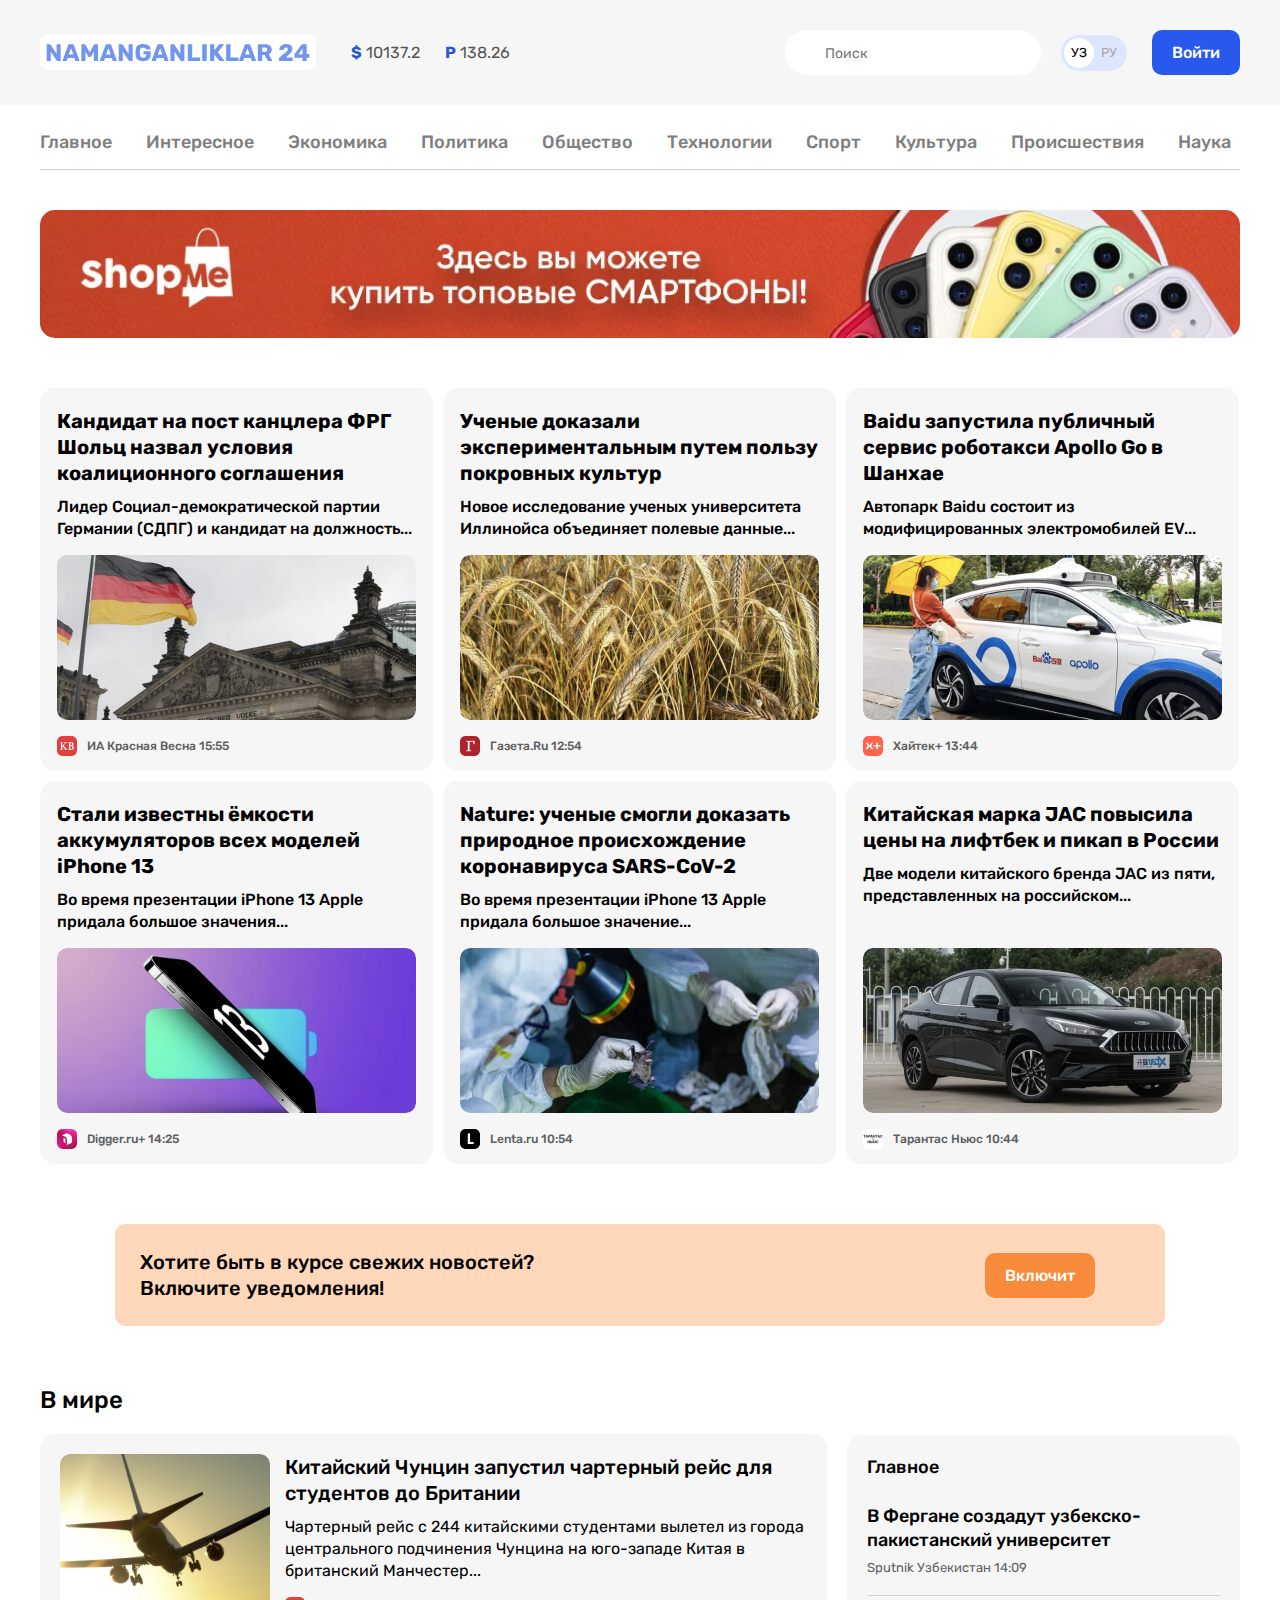
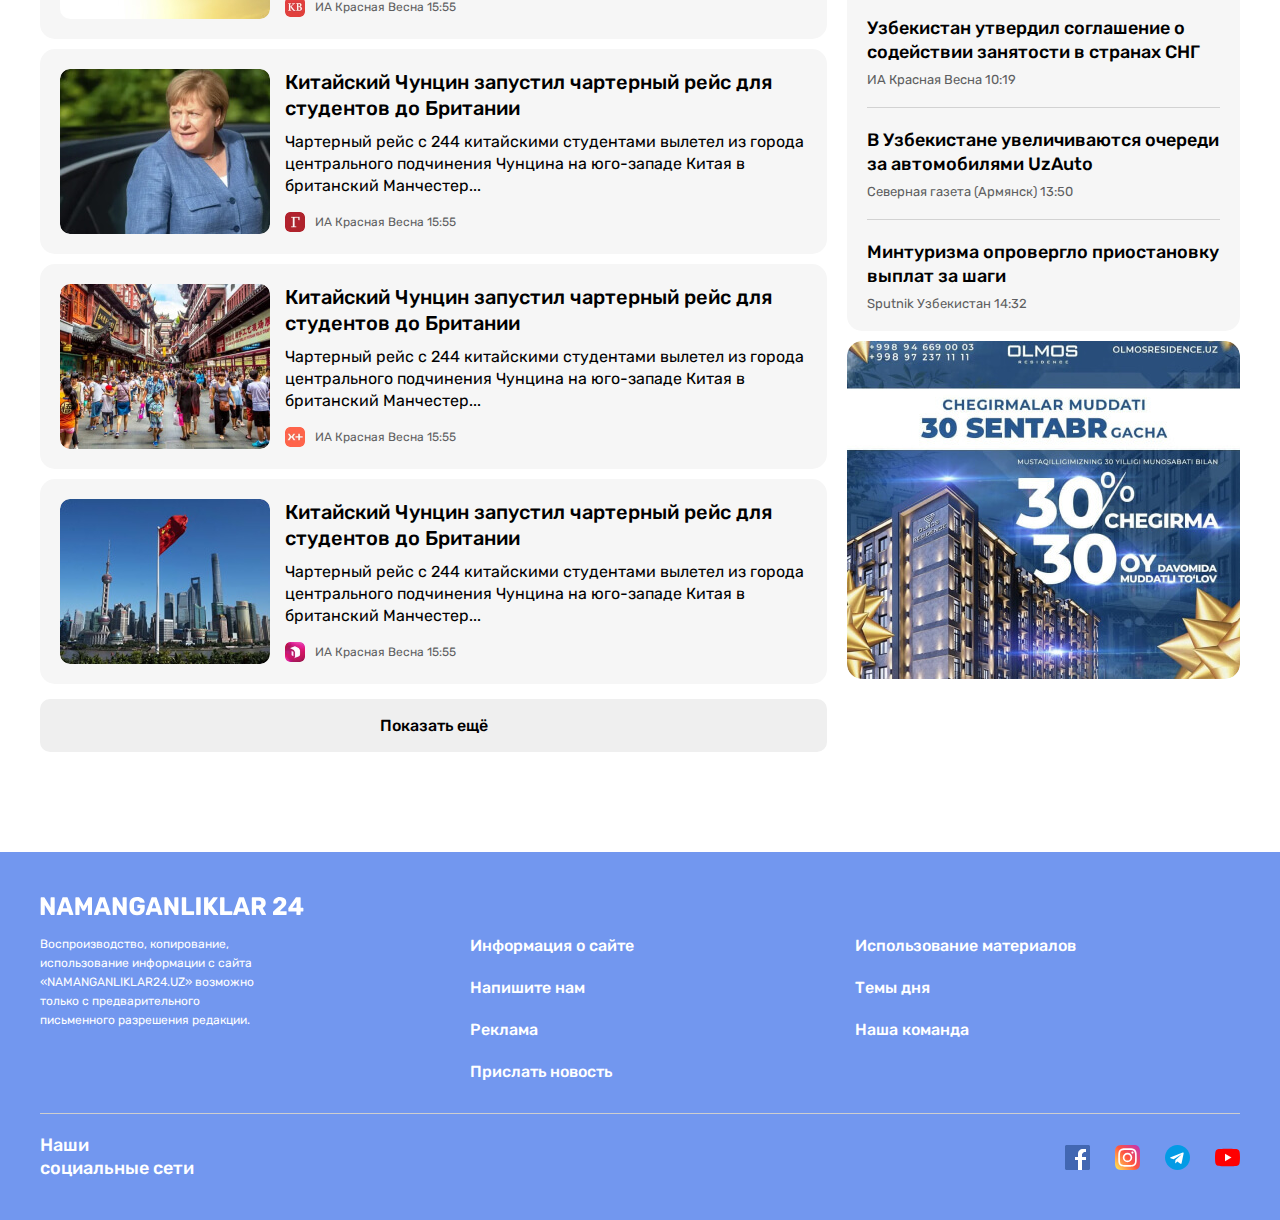
==== commit 9b9f022a: "add new image and footer style" ====
--- a/index.html
+++ b/index.html
@@ -23,7 +23,7 @@
       <div class="container site-header-top-container">
         <!-- LOGO -->
         <a class="site-header-logo" href="index.html">
-          <img class="site-header-logo-img" src="img/logo.svg" alt="" width="264" height="28">
+          <img class="site-header-logo-img" src="img/logo1.svg" alt="" width="264" height="28">
         </a>
 
         <!-- CARENCY RATES -->
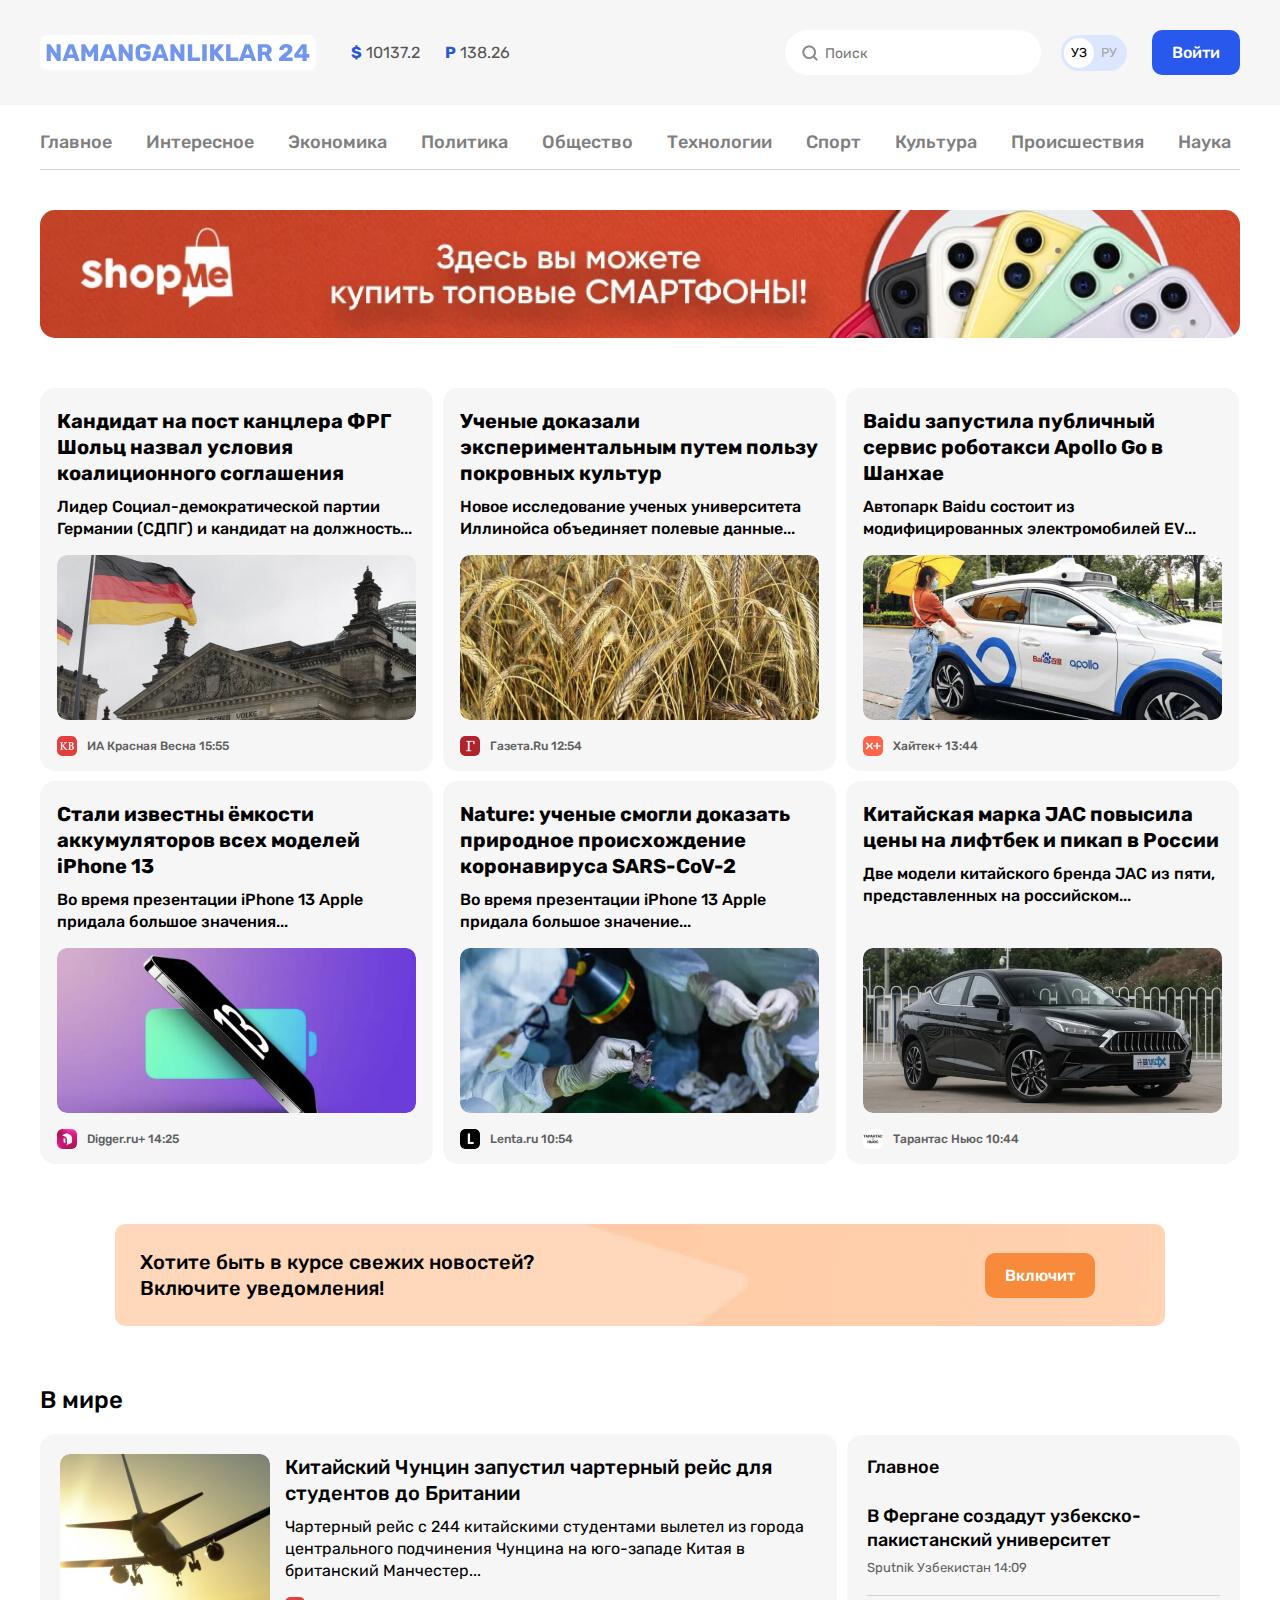
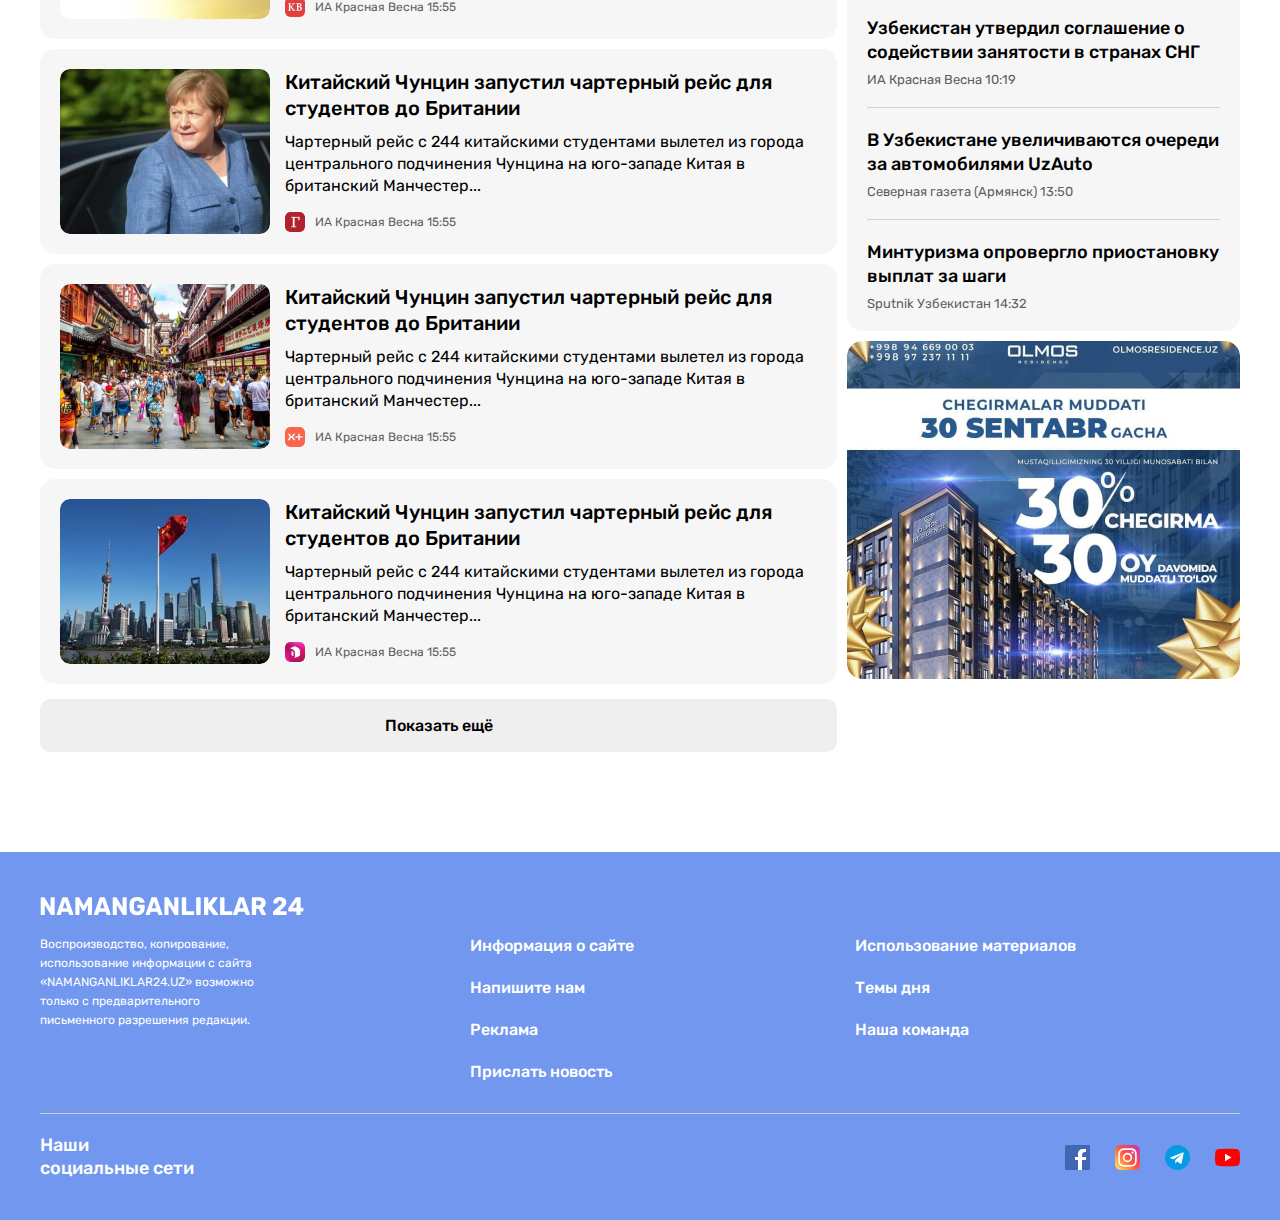
==== commit 7fe2d26c: "add bg-img tosearch input and notification-cta" ====
--- a/index.html
+++ b/index.html
@@ -40,7 +40,6 @@
 
         <!-- GLOBAL SEARCH FORM -->
         <form class="global-search-form"  action="https://echo.htmlacademy.ru" method="GET">
-          <!-- <img class="global-search-form-img" src="img/search.png" alt=""> -->
           <input class="global-search-form-input" type="search" name="search" placeholder="Поиск" aria-label="Поиск" required>
         </form>
 
@@ -60,25 +59,25 @@
     <div class="container sitenav-container">
       <nav class="sitenav">
         <ul class="sitenav-list">
-          <li class="sitenav-item"><a class="sitenav-link" href="#">Главное</a>
-          </li>
-          <li class="sitenav-item"><a class="sitenav-link" href="list/index.html">Интересное</a>
-          </li>
-          <li class="sitenav-item"><a class="sitenav-link" href="#">Экономика</a>
-          </li>
-          <li class="sitenav-item"><a class="sitenav-link" href="#">Политика</a>
-          </li>
-          <li class="sitenav-item"><a class="sitenav-link" href="#">Общество</a>
-          </li>
-          <li class="sitenav-item"><a class="sitenav-link" href="#">Технологии</a>
-          </li>
-          <li class="sitenav-item"><a class="sitenav-link" href="#">Спорт</a>
-          </li>
-          <li class="sitenav-item"><a class="sitenav-link" href="#">Культура</a>
-          </li>
-          <li class="sitenav-item"><a class="sitenav-link" href="#">Происшествия</a>
-          </li>
-          <li class="sitenav-item"><a class="sitenav-link" href="#">Наука</a>
+          <li class="sitenav-item"><a class="sitenav-link" href="index.html">Главное</a>
+          </li>
+          <li class="sitenav-item"><a class="sitenav-link" href="list.html">Интересное</a>
+          </li>
+          <li class="sitenav-item"><a class="sitenav-link" href="list.html">Экономика</a>
+          </li>
+          <li class="sitenav-item"><a class="sitenav-link" href="list.html">Политика</a>
+          </li>
+          <li class="sitenav-item"><a class="sitenav-link" href="list.html">Общество</a>
+          </li>
+          <li class="sitenav-item"><a class="sitenav-link" href="list.html">Технологии</a>
+          </li>
+          <li class="sitenav-item"><a class="sitenav-link" href="list.html">Спорт</a>
+          </li>
+          <li class="sitenav-item"><a class="sitenav-link" href="list.html">Культура</a>
+          </li>
+          <li class="sitenav-item"><a class="sitenav-link" href="list.html">Происшествия</a>
+          </li>
+          <li class="sitenav-item"><a class="sitenav-link" href="list.html">Наука</a>
           </li>
         </ul>
 
@@ -365,7 +364,7 @@
                     <a class="site-footer-link" href="#">Информация о сайте</a>
                   </li>
                   <li class="site-footer-links-item">
-                    <a class="site-footer-link" href="contact/index.html">Напишите нам</a>
+                    <a class="site-footer-link" href="contact.html">Напишите нам</a>
                   </li>
                   <li class="site-footer-links-item">
                     <a class="site-footer-link" href="#">Реклама</a>
--- a/css/style.css
+++ b/css/style.css
@@ -148,10 +148,14 @@
   padding-right: 20px;
   font-size: 14px;
   line-height: normal;
-  border:none;
-border-radius: 60px;
-color: #8D8D8D;
-background-color:#fff;
+  border:0;
+  border-radius: 60px;
+  color: #8D8D8D;
+  background-color:#fff;
+  background-image: url(../img/search.svg);
+  background-repeat: no-repeat;
+  background-size: 20px;
+  background-position: 15px center;
 }
 
 
@@ -284,7 +288,7 @@
 }
 
 .article-card-link:active{
- opacity: 0.6;
+  opacity: 0.6;
 }
 
 .article-card-text {
@@ -329,6 +333,10 @@
   padding: 25px 70px 25px 25px;
   margin: 60px 75px;
   border-radius:10px;
+  background-image: url(../img/background.jpg);
+  background-repeat:no-repeat;
+  background-size: cover;
+  background-position: center center;
 }
 
 .notification-text-cta {
@@ -532,7 +540,11 @@
   width: 393px;
   height: 338px;
   object-fit: cover;
-border-radius:15px;
+  border-radius:15px;
+}
+
+.sidebar-ad-img-tall{
+  height: 553px;
 }
 
 /* ARTiCLE SECTION */
@@ -630,89 +642,6 @@
     margin-right: 10px;
   }
 
-
-/* CONTACT SECTION */
-
-.global-news{
-  margin-right: 10px;
-}
-
-.contact-heading{
-  margin: 0;
-  margin-bottom: 20px;
-  padding: 0;
-  font-weight: 500;
-  font-size: 24px;
-  line-height: 28px;
-}
-
-.contact-input{
-width: 341px;
-height: 55px;
-  background-color:#fff;
-  border-radius: 10px;
-  border: 1px solid rgba(0, 0, 0, 0.2);
-  opacity: 0.5;
-  padding: 18px 0 18px 20px   ;
-}
-
-.contact-input:nth-child(1){
-  margin-right: 10px;
-}
-
-.contact-email{
-width: 696px;
-margin: 10px 0;
-}
-
-.textarea{
-  width: 696px;
-  height: 180px;
-  margin-bottom: 20px;
-}
-
-
-.btn{
-  display: flex;
-  justify-content: end;
-}
-
-.site-layout{
-  background-color: #f6f6f6;
-
-  border-radius: 16px;
-}
-
-.site-layout-list{
-  border-bottom: 1px solid #d2d2d2;
-
-}
-
-.site-layout-list:not(:last-child){
-  margin-bottom: 20px;
-}
-
-.contact-container{
-  width: 494px;
-  padding: 40px 25px;
-}
-
-.contact-layout-heading{
-  margin: 0;
-font-weight: 500;
-font-size: 20px;
-line-height: 24px;
-}
-
-.contact-layout-source{
-font-weight: 400;
-font-size: 16px;
-line-height: 19px;
-margin: 0;
-margin-bottom: 20px;
-margin-top: 7px;
-}
-
 /* FOOTER SECTION */
 .site-footer{
   padding-top: 40px;
@@ -828,3 +757,115 @@
 height: 25px;
 object-fit: contain;
 }
+
+
+/* FORM */
+
+.form-groups-wrapper{
+  display: flex;
+  justify-content: space-between;
+}
+
+.form-groups-wrapper:not(:last-child){
+  margin-bottom: 10px;
+}
+
+.form-group:not(:last-child) {
+  margin-bottom: 10px;
+}
+
+.form-groups-wrapper .form-group{
+  width: calc(50% - 5px);
+  margin-bottom: 0;
+}
+
+.form-field {
+  display: block;
+  width: 100%;
+  padding: 18px 20px;
+  border: 1px solid rgba(0, 0, 0, 0.2);
+  border-radius: 10px;
+}
+
+.form-field-textarea {
+  min-height: 180px;
+  resize: vertical;
+}
+
+
+/* DEFINITIONS CARD */
+
+.definitions-card {
+  padding: 20px 25px;
+  border-radius: 10px;
+  margin: 0;
+  background-color:#f6f6f6;
+  color: #000;
+}
+
+.definitions-card-item {
+  padding-top: 20px;
+  padding-bottom: 20px;
+}
+
+.definitions-card-item:not(:last-child){
+  border-bottom: 1px solid #d2d2d2;
+}
+
+.definitions-card-title {
+  margin-bottom: 7px;
+  font-size: 20px;
+  line-height: 24px;
+  font-weight: 500;
+}
+.definitions-card-value {
+  margin: 0;
+  font-size: 16px;
+  line-height: 19px;
+}
+
+
+/* CONTACT SECTION */
+
+.contact-page-heading {
+margin-top: 0;
+margin-bottom: 20px;
+font-size: 24px;
+line-height: 29px;
+font-weight: 500;
+color: #000;
+}
+
+.contaca-page-content{
+  display: flex;
+}
+
+.contaca-page-form {
+  display: flex;
+  flex-direction: column;
+  width: 696px;
+}
+
+.contaca-page-submit{
+  align-self: flex-end;
+  margin-top: 20px;
+}
+
+.contact-page-info {
+  margin-left: 10px;
+  width: 494px;
+}
+
+
+
+@media
+only screen and (-webkit-min-device-pixel-ratio: 2),
+only screen and (   min--moz-device-pixel-ratio: 2),
+only screen and (     -o-min-device-pixel-ratio: 2/1),
+only screen and (        min-device-pixel-ratio: 2),
+only screen and (                min-resolution: 192dpi),
+only screen and (                min-resolution: 2dppx) {
+  .notification-cta{
+  background-image: url(../img/background@2x.jpg);
+  }
+}